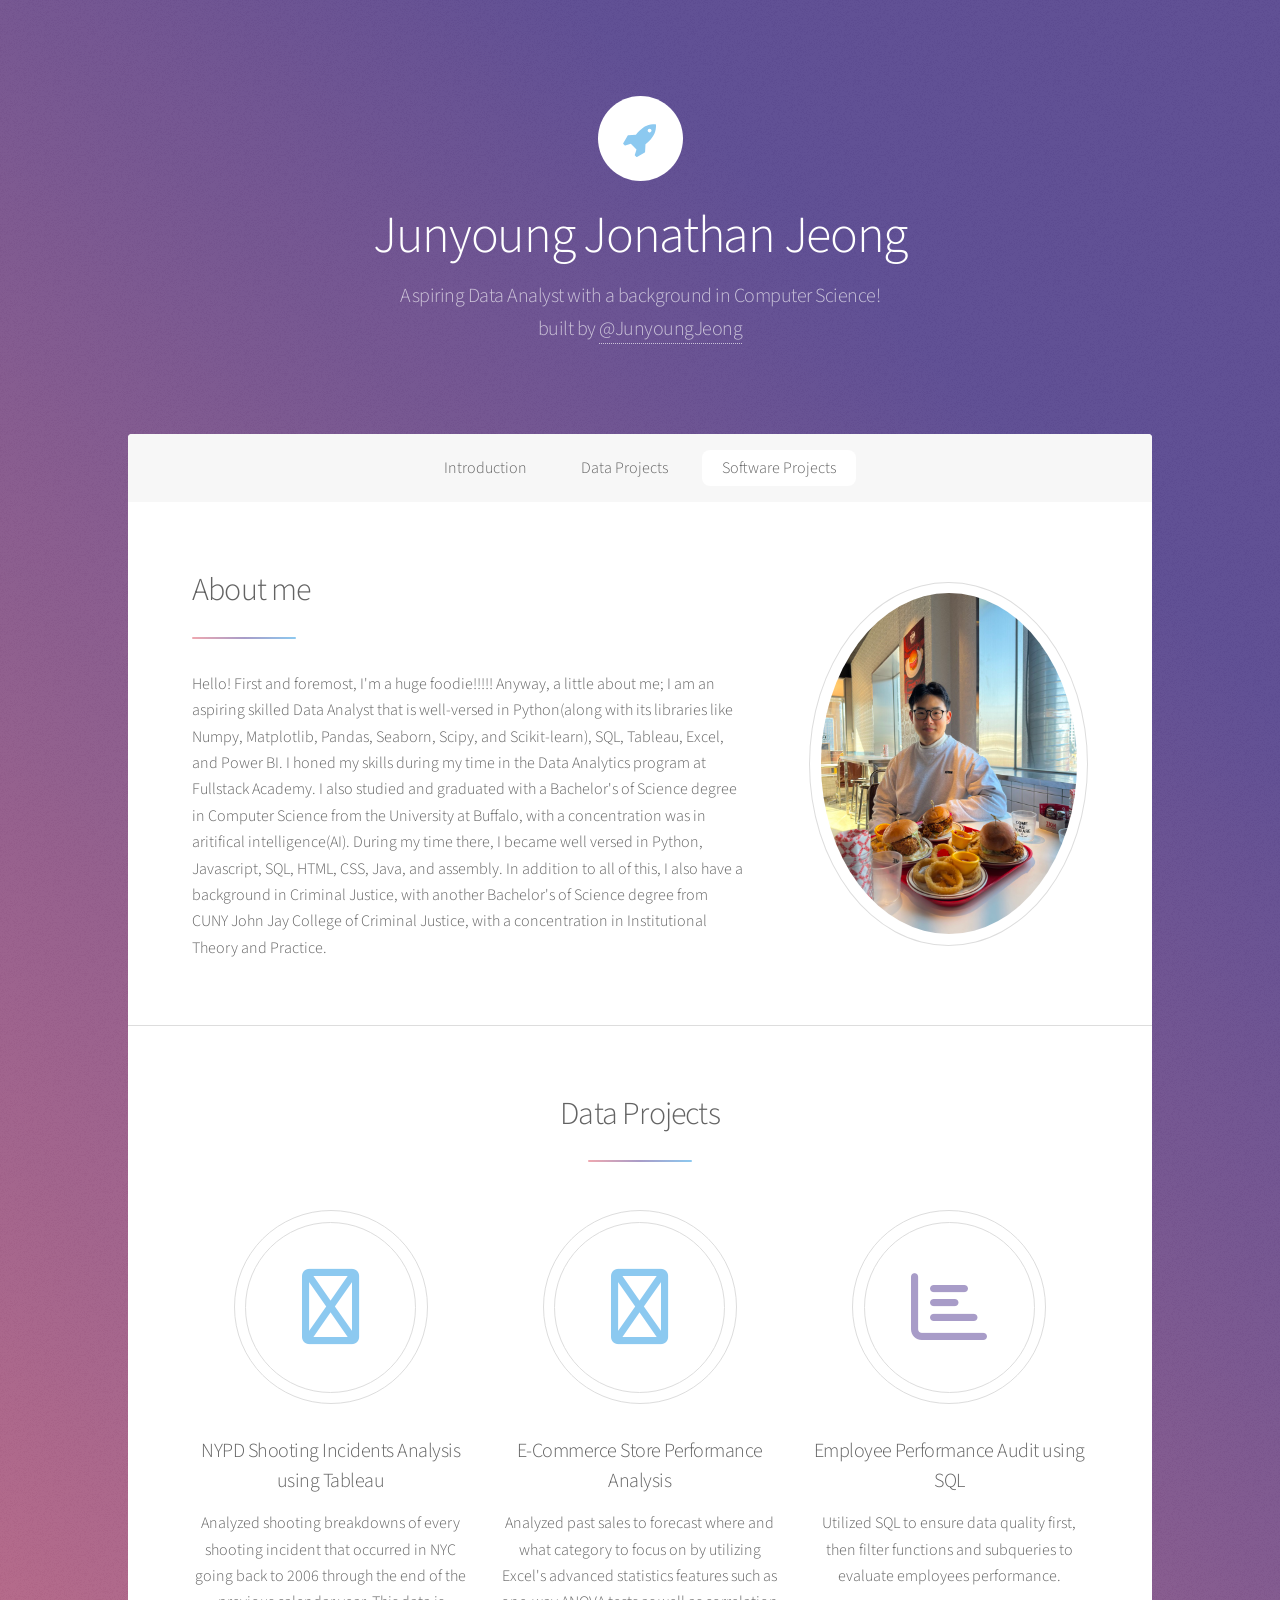
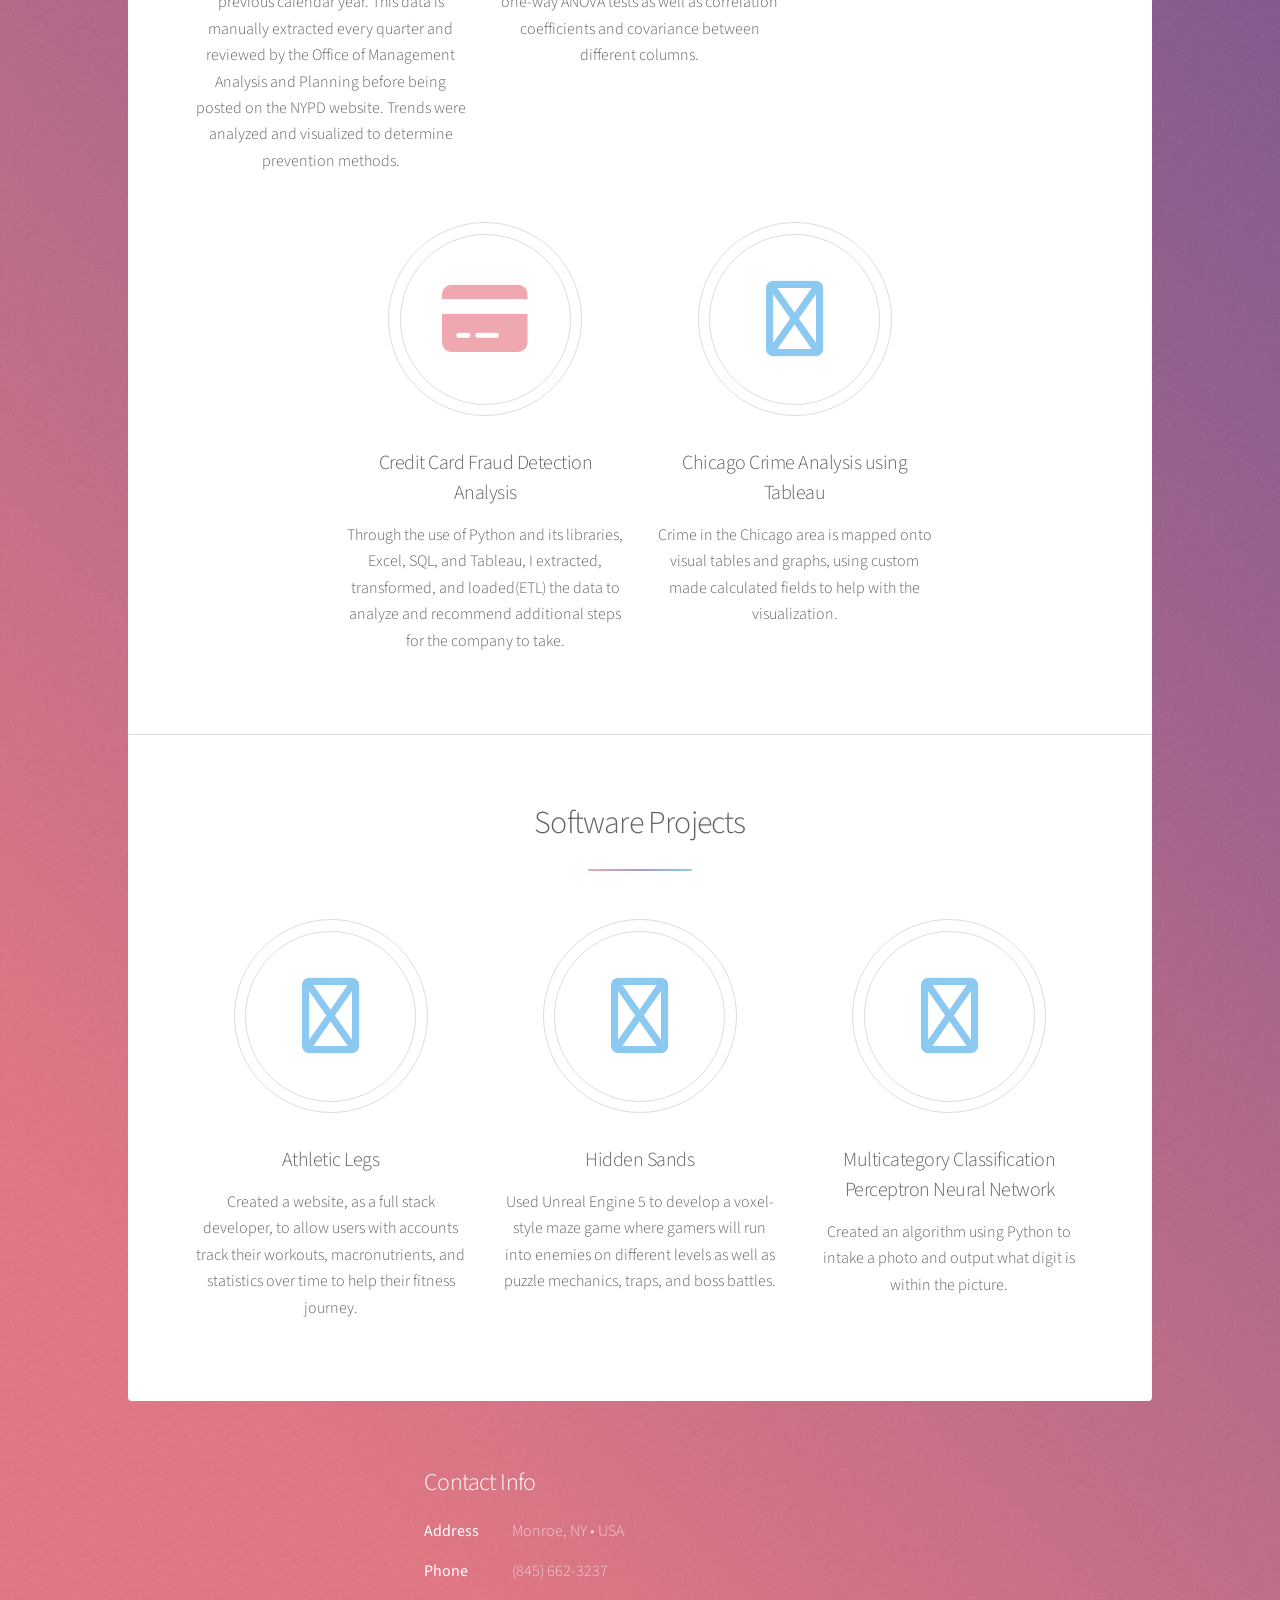
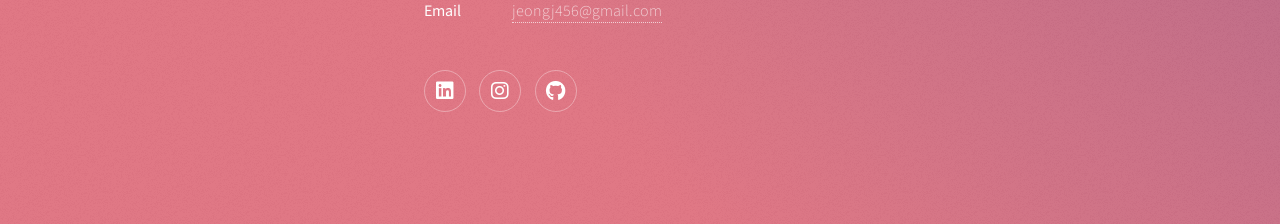
==== index.html @ 5f803f12 "gun icon" ====
<!DOCTYPE HTML>

<html>
	<head>
		<title>Junyoung Jonathan Jeong</title>
		<meta charset="utf-8" />
		<meta name="viewport" content="width=device-width, initial-scale=1, user-scalable=no" />
		<link rel="stylesheet" href="assets/css/main.css" />
		<link rel="stylesheet" href="https://cdnjs.cloudflare.com/ajax/libs/font-awesome/6.0.0/css/all.min.css">
		<noscript><link rel="stylesheet" href="assets/css/noscript.css" /></noscript>
	</head>
	<body class="is-preload">

		<!-- Wrapper -->
			<div id="wrapper">

				<!-- Header -->
					<header id="header" class="alt">
						<span class="logo" hidden><img src="images/logo.svg" alt="" /></span>
						<h1>Junyoung Jonathan Jeong</h1>
						<p>Aspiring Data Analyst with a background in Computer Science!<br />
						built by <a href="https://www.linkedin.com/in/junyoung-jeong/" target="_blank">@JunyoungJeong</a><br />
						<a href="https://www.biblegateway.com/passage/?search=Psalm+46%3A10&version=NLT" hidden>For God's glory!</a></p>
					</header>

				<!-- Nav -->
					<nav id="nav">
						<ul>
							<li><a href="#intro" class="active">Introduction</a></li>
							<li><a href="#first">Data Projects</a></li>
							<li><a href="#second">Software Projects</a></li>
						</ul>
					</nav>

				<!-- Main -->
					<div id="main">

						<!-- Introduction -->
							<section id="intro" class="main">
								<div class="spotlight">
									<div class="content">
										<header class="major">
											<h2>About me</h2>
										</header>
										<p>Hello! First and foremost, I'm a huge foodie!!!!! Anyway, a little about me; I am
										an aspiring skilled Data Analyst that is well-versed in Python(along with its libraries
										like Numpy, Matplotlib, Pandas, Seaborn, Scipy, and Scikit-learn), SQL, Tableau, Excel,
										and Power BI. I honed my skills during my time in the Data Analytics program at Fullstack Academy.
										I also studied and graduated with a Bachelor's of Science degree in Computer Science from the University at Buffalo, with a 
										concentration was in aritifical intelligence(AI). During my time there, I became well versed
										in Python, Javascript, SQL, HTML, CSS, Java, and assembly. In addition to all of this, I also have a background 
										in Criminal Justice, with another Bachelor's of Science degree from CUNY John Jay College of 
										Criminal Justice, with a concentration in Institutional Theory and Practice.</p>
									</div>
									<span class="image"><img src="images/headshot.jpeg" alt="" /></span>
								</div>
							</section>

						<!-- First Section -->
							<section id="first" class="main special">
								<header class="major">
									<h2>Data Projects</h2>
								</header>
								<ul class="features">
									<li>
										<i href="https://public.tableau.com/app/profile/jonathan.jeong/viz/NYPD_Shootings_17483130179540/Dashboard?publish=yes" target="_blank"class="icon major style5 fa-gun">
											<span class="label"></span>
										</i>
										<h3>NYPD Shooting Incidents Analysis using Tableau</h3>
										<p>
											Analyzed shooting breakdowns of every shooting incident that occurred in NYC going back to 2006 through the end of the previous calendar year. 
											This data is manually extracted every quarter and reviewed by the Office of Management Analysis and Planning before being posted on the NYPD 
											website. Trends were analyzed and visualized to determine prevention methods.
										</p>
									</li>
									<li>
										<a href="https://ubuffalo-my.sharepoint.com/:x:/g/personal/jjjeong_buffalo_edu/EQamG1tUOeRGt8QeeaXZ5qwBZK1YDulmdlELf1n4fhAPQQ?e=Au0Wve" target="_blank"class="icon major style5 fa-hand-holding-usd">
											<span class="label"></span>
										</a>
										<h3>E-Commerce Store Performance Analysis</h3>
										<p>
											Analyzed past sales to forecast where and what category to focus on by utilizing Excel's advanced statistics features such as one-way ANOVA tests as well as correlation coefficients and covariance between different columns.
										</p>
									</li>
									<li>
										<a href="https://github.com/jeongj456/FullStack-Academy/blob/main/SQL_assessment.sql" target="_blank" class="icon major style3 fa-chart-bar">
											<span class="label"></span>
										</a>
										<h3>Employee Performance Audit using SQL</h3>
										<p>
											Utilized SQL to ensure data quality first, then filter functions and subqueries to evaluate employees performance.
										</p>
									</li>
									<li>
										<a href="https://prezi.com/view/7Cy5J1hRlTwvjqFT30zc/" target="_blank" class="icon solid major style1 fa-credit-card">
											<span class="label"></span>
										</a>
										<h3>Credit Card Fraud Detection Analysis</h3>
										<p>
											Through the use of Python and its libraries, Excel, SQL, and Tableau, I extracted, transformed, and loaded(ETL) the data to analyze and recommend additional steps for the company to take.
										</p>
									</li>
									<li>
										<a href="https://public.tableau.com/app/profile/jonathan.jeong/viz/CrimeAnalysis_17479517322330/Story" target="_blank" class="icon major style5 fa-user-secret">
											<span class="label"></span>
										</a>
										<h3>Chicago Crime Analysis using Tableau</h3>
										<p>
											Crime in the Chicago area is mapped onto visual tables and graphs, using custom made calculated fields to help with the visualization.
										</p>
									</li>
								</ul>
							</section>

						<!-- Second Section -->
							<section id="second" class="main special">
								<header class="major">
									<h2>Software Projects</h2>
								</header>

								<ul class="features">
									<li>
										<a href="https://github.com/jeongj456/Athletic-Legs" target="_blank" class="icon major style5 fa-dumbbell">
											<span class="label"></span>
										</a>
										<h3>Athletic Legs</h3>
										<p>
											Created a website, as a full stack developer, to allow users with accounts track their workouts, macronutrients, and statistics over time to help their fitness journey.
										</p>
									</li>
									<li>
										<a href="https://jjjeong.itch.io/hidden-sands" target="_blank" class="icon major style5 fa-gamepad">
											<span class="label"></span>
										</a>
										<h3>Hidden Sands</h3>
										<p>
											Used Unreal Engine 5 to develop a voxel-style maze game where gamers will run into enemies on different levels as well as puzzle mechanics, traps, and boss battles.
										</p>
									</li>
									<li>
										<a href="https://github.com/jeongj456/AI-algorithms/blob/main/multicategory_perceptron.py" target="_blank" class="icon major style5 fa-sitemap">
											<span class="label"></span>
										</a>
										<h3>Multicategory Classification Perceptron Neural Network</h3>
										<p>
											Created an algorithm using Python to intake a photo and output what digit is within the picture.
										</p>
									</li>
								</ul>
							</section>

					</div>

				<!-- Footer -->
					<footer id="footer">
						<section>
							<h2>Contact Info</h2>
							<dl class="alt">
								<dt>Address</dt>
								<dd>Monroe, NY &bull; USA</dd>
								<dt>Phone</dt>
								<dd>(845) 662-3237</dd>
								<dt>Email</dt>
								<dd><a href="mailto:jeongj456@gmail.com?subject=Job opportunity&body=Hi Jonathan! I came across your resume and digital portfolio and am interested in having you on our team.">jeongj456@gmail.com</a></dd>
							</dl>
							<ul class="icons">
								<li><a href="https://www.linkedin.com/in/junyoung-jeong/" target="_blank" class="icon brands fa-linkedin alt"><span class="label">LinkedIn</span></a></li>
								<li><a href="https://www.instagram.com/jonj_45/" target="_blank" class="icon brands fa-instagram alt"><span class="label">Instagram</span></a></li>
								<li><a href="https://github.com/jeongj456?tab=repositories" target="_blank" class="icon brands fa-github alt"><span class="label">GitHub</span></a></li>
							</ul>
						</section>
					</footer>

			</div>

		<!-- Scripts -->
			<script src="assets/js/jquery.min.js"></script>
			<script src="assets/js/jquery.scrollex.min.js"></script>
			<script src="assets/js/jquery.scrolly.min.js"></script>
			<script src="assets/js/browser.min.js"></script>
			<script src="assets/js/breakpoints.min.js"></script>
			<script src="assets/js/util.js"></script>
			<script src="assets/js/main.js"></script>

	</body>
</html>
---- assets/css/main.css ----
@import url(fontawesome-all.min.css);
@import 'https://fonts.googleapis.com/css?family=Source+Sans+Pro:300,400';

/*
	Stellar by HTML5 UP
	html5up.net | @ajlkn
	Free for personal and commercial use under the CCA 3.0 license (html5up.net/license)
*/

html, body, div, span, applet, object,
iframe, h1, h2, h3, h4, h5, h6, p, blockquote,
pre, a, abbr, acronym, address, big, cite,
code, del, dfn, em, img, ins, kbd, q, s, samp,
small, strike, strong, sub, sup, tt, var, b,
u, i, center, dl, dt, dd, ol, ul, li, fieldset,
form, label, legend, table, caption, tbody,
tfoot, thead, tr, th, td, article, aside,
canvas, details, embed, figure, figcaption,
footer, header, hgroup, menu, nav, output, ruby,
section, summary, time, mark, audio, video {
	margin: 0;
	padding: 0;
	border: 0;
	font-size: 100%;
	font: inherit;
	vertical-align: baseline;}

article, aside, details, figcaption, figure,
footer, header, hgroup, menu, nav, section {
	display: block;}

body {
	line-height: 1;
}

ol, ul {
	list-style: none;
}

blockquote, q {
	quotes: none;
}

	blockquote:before, blockquote:after, q:before, q:after {
		content: '';
		content: none;
	}

table {
	border-collapse: collapse;
	border-spacing: 0;
}

body {
	-webkit-text-size-adjust: none;
}

mark {
	background-color: transparent;
	color: inherit;
}

input::-moz-focus-inner {
	border: 0;
	padding: 0;
}

input, select, textarea {
	-moz-appearance: none;
	-webkit-appearance: none;
	-ms-appearance: none;
	appearance: none;
}

/* Basic */

	@-ms-viewport {
		width: device-width;
	}

	body {
		-ms-overflow-style: scrollbar;
	}

	@media screen and (max-width: 480px) {

		html, body {
			min-width: 320px;
		}

	}

	html {
		box-sizing: border-box;
	}

	*, *:before, *:after {
		box-sizing: inherit;
	}

	body {
		background-color: #935d8c;
		background-image: url("images/overlay.png"), -moz-linear-gradient(45deg, #e37682 15%, #5f4d93 85%);
		background-image: url("images/overlay.png"), -webkit-linear-gradient(45deg, #e37682 15%, #5f4d93 85%);
		background-image: url("images/overlay.png"), -ms-linear-gradient(45deg, #e37682 15%, #5f4d93 85%);
		background-image: url("images/overlay.png"), linear-gradient(45deg, #e37682 15%, #5f4d93 85%);
	}

		body.is-preload *, body.is-preload *:before, body.is-preload *:after {
			-moz-animation: none !important;
			-webkit-animation: none !important;
			-ms-animation: none !important;
			animation: none !important;
			-moz-transition: none !important;
			-webkit-transition: none !important;
			-ms-transition: none !important;
			transition: none !important;
		}

/* Type */

	body {
		background-color: #935d8c;
		color: rgba(255, 255, 255, 0.65);
	}

	body, input, select, textarea {
		font-family: "Source Sans Pro", Helvetica, sans-serif;
		font-size: 17pt;
		font-weight: 300;
		line-height: 1.65;
	}

		@media screen and (max-width: 1680px) {

			body, input, select, textarea {
				font-size: 14pt;
			}

		}

		@media screen and (max-width: 1280px) {

			body, input, select, textarea {
				font-size: 12pt;
			}

		}

		@media screen and (max-width: 360px) {

			body, input, select, textarea {
				font-size: 11pt;
			}

		}

	a {
		-moz-transition: color 0.2s ease, border-bottom 0.2s ease;
		-webkit-transition: color 0.2s ease, border-bottom 0.2s ease;
		-ms-transition: color 0.2s ease, border-bottom 0.2s ease;
		transition: color 0.2s ease, border-bottom 0.2s ease;
		text-decoration: none;
		border-bottom: dotted 1px;
		color: inherit;
	}

		a:hover {
			border-bottom-color: transparent;
		}

	strong, b {
		font-weight: 400;
	}

	em, i {
		font-style: italic;
	}

	p {
		margin: 0 0 2em 0;
	}

		p.content {
			-moz-columns: 20em 2;
			-webkit-columns: 20em 2;
			-ms-columns: 20em 2;
			columns: 20em 2;
			-moz-column-gap: 2em;
			-webkit-column-gap: 2em;
			-ms-column-gap: 2em;
			column-gap: 2em;
			text-align: justify;
		}

	h1, h2, h3, h4, h5, h6 {
		font-weight: 300;
		line-height: 1.5;
		margin: 0 0 0.7em 0;
		letter-spacing: -0.025em;
	}

		h1 a, h2 a, h3 a, h4 a, h5 a, h6 a {
			color: inherit;
			text-decoration: none;
		}

	h1 {
		font-size: 2.5em;
		line-height: 1.2;
	}

	h2 {
		font-size: 1.5em;
	}

	h3 {
		font-size: 1.25em;
	}

	h4 {
		font-size: 1.1em;
	}

	h5 {
		font-size: 0.9em;
	}

	h6 {
		font-size: 0.7em;
	}

	@media screen and (max-width: 736px) {

		h1 {
			font-size: 2em;
		}

	}

	sub {
		font-size: 0.8em;
		position: relative;
		top: 0.5em;
	}

	sup {
		font-size: 0.8em;
		position: relative;
		top: -0.5em;
	}

	blockquote {
		border-left: solid 4px;
		font-style: italic;
		margin: 0 0 2em 0;
		padding: 0.5em 0 0.5em 2em;
	}

	code {
		border-radius: 8px;
		border: solid 1px;
		font-family: "Courier New", monospace;
		font-size: 0.9em;
		margin: 0 0.25em;
		padding: 0.25em 0.65em;
	}

	pre {
		-webkit-overflow-scrolling: touch;
		font-family: "Courier New", monospace;
		font-size: 0.9em;
		margin: 0 0 2em 0;
	}

		pre code {
			display: block;
			line-height: 1.75;
			padding: 1em 1.5em;
			overflow-x: auto;
		}

	hr {
		border: 0;
		border-bottom: solid 1px;
		margin: 2em 0;
	}

		hr.major {
			margin: 3em 0;
		}

	.align-left {
		text-align: left;
	}

	.align-center {
		text-align: center;
	}

	.align-right {
		text-align: right;
	}

	input, select, textarea {
		color: #ffffff;
	}

	a:hover {
		color: #ffffff;
	}

	strong, b {
		color: #ffffff;
	}

	h1, h2, h3, h4, h5, h6 {
		color: #ffffff;
	}

	blockquote {
		border-left-color: rgba(255, 255, 255, 0.35);
	}

	code {
		background: rgba(255, 255, 255, 0.075);
		border-color: rgba(255, 255, 255, 0.35);
	}

	hr {
		border-bottom-color: rgba(255, 255, 255, 0.35);
	}

/* Row */

	.row {
		display: flex;
		flex-wrap: wrap;
		box-sizing: border-box;
		align-items: stretch;
	}

		.row > * {
			box-sizing: border-box;
		}

		.row.gtr-uniform > * > :last-child {
			margin-bottom: 0;
		}

		.row.aln-left {
			justify-content: flex-start;
		}

		.row.aln-center {
			justify-content: center;
		}

		.row.aln-right {
			justify-content: flex-end;
		}

		.row.aln-top {
			align-items: flex-start;
		}

		.row.aln-middle {
			align-items: center;
		}

		.row.aln-bottom {
			align-items: flex-end;
		}

		.row > .imp {
			order: -1;
		}

		.row > .col-1 {
			width: 8.33333%;
		}

		.row > .off-1 {
			margin-left: 8.33333%;
		}

		.row > .col-2 {
			width: 16.66667%;
		}

		.row > .off-2 {
			margin-left: 16.66667%;
		}

		.row > .col-3 {
			width: 25%;
		}

		.row > .off-3 {
			margin-left: 25%;
		}

		.row > .col-4 {
			width: 33.33333%;
		}

		.row > .off-4 {
			margin-left: 33.33333%;
		}

		.row > .col-5 {
			width: 41.66667%;
		}

		.row > .off-5 {
			margin-left: 41.66667%;
		}

		.row > .col-6 {
			width: 50%;
		}

		.row > .off-6 {
			margin-left: 50%;
		}

		.row > .col-7 {
			width: 58.33333%;
		}

		.row > .off-7 {
			margin-left: 58.33333%;
		}

		.row > .col-8 {
			width: 66.66667%;
		}

		.row > .off-8 {
			margin-left: 66.66667%;
		}

		.row > .col-9 {
			width: 75%;
		}

		.row > .off-9 {
			margin-left: 75%;
		}

		.row > .col-10 {
			width: 83.33333%;
		}

		.row > .off-10 {
			margin-left: 83.33333%;
		}

		.row > .col-11 {
			width: 91.66667%;
		}

		.row > .off-11 {
			margin-left: 91.66667%;
		}

		.row > .col-12 {
			width: 100%;
		}

		.row > .off-12 {
			margin-left: 100%;
		}

		.row.gtr-0 {
			margin-top: 0;
			margin-left: 0em;
		}

			.row.gtr-0 > * {
				padding: 0 0 0 0em;
			}

			.row.gtr-0.gtr-uniform {
				margin-top: 0em;
			}

				.row.gtr-0.gtr-uniform > * {
					padding-top: 0em;
				}

		.row.gtr-25 {
			margin-top: 0;
			margin-left: -0.375em;
		}

			.row.gtr-25 > * {
				padding: 0 0 0 0.375em;
			}

			.row.gtr-25.gtr-uniform {
				margin-top: -0.375em;
			}

				.row.gtr-25.gtr-uniform > * {
					padding-top: 0.375em;
				}

		.row.gtr-50 {
			margin-top: 0;
			margin-left: -0.75em;
		}

			.row.gtr-50 > * {
				padding: 0 0 0 0.75em;
			}

			.row.gtr-50.gtr-uniform {
				margin-top: -0.75em;
			}

				.row.gtr-50.gtr-uniform > * {
					padding-top: 0.75em;
				}

		.row {
			margin-top: 0;
			margin-left: -1.5em;
		}

			.row > * {
				padding: 0 0 0 1.5em;
			}

			.row.gtr-uniform {
				margin-top: -1.5em;
			}

				.row.gtr-uniform > * {
					padding-top: 1.5em;
				}

		.row.gtr-150 {
			margin-top: 0;
			margin-left: -2.25em;
		}

			.row.gtr-150 > * {
				padding: 0 0 0 2.25em;
			}

			.row.gtr-150.gtr-uniform {
				margin-top: -2.25em;
			}

				.row.gtr-150.gtr-uniform > * {
					padding-top: 2.25em;
				}

		.row.gtr-200 {
			margin-top: 0;
			margin-left: -3em;
		}

			.row.gtr-200 > * {
				padding: 0 0 0 3em;
			}

			.row.gtr-200.gtr-uniform {
				margin-top: -3em;
			}

				.row.gtr-200.gtr-uniform > * {
					padding-top: 3em;
				}

		@media screen and (max-width: 1680px) {

			.row {
				display: flex;
				flex-wrap: wrap;
				box-sizing: border-box;
				align-items: stretch;
			}

				.row > * {
					box-sizing: border-box;
				}

				.row.gtr-uniform > * > :last-child {
					margin-bottom: 0;
				}

				.row.aln-left {
					justify-content: flex-start;
				}

				.row.aln-center {
					justify-content: center;
				}

				.row.aln-right {
					justify-content: flex-end;
				}

				.row.aln-top {
					align-items: flex-start;
				}

				.row.aln-middle {
					align-items: center;
				}

				.row.aln-bottom {
					align-items: flex-end;
				}

				.row > .imp-xlarge {
					order: -1;
				}

				.row > .col-1-xlarge {
					width: 8.33333%;
				}

				.row > .off-1-xlarge {
					margin-left: 8.33333%;
				}

				.row > .col-2-xlarge {
					width: 16.66667%;
				}

				.row > .off-2-xlarge {
					margin-left: 16.66667%;
				}

				.row > .col-3-xlarge {
					width: 25%;
				}

				.row > .off-3-xlarge {
					margin-left: 25%;
				}

				.row > .col-4-xlarge {
					width: 33.33333%;
				}

				.row > .off-4-xlarge {
					margin-left: 33.33333%;
				}

				.row > .col-5-xlarge {
					width: 41.66667%;
				}

				.row > .off-5-xlarge {
					margin-left: 41.66667%;
				}

				.row > .col-6-xlarge {
					width: 50%;
				}

				.row > .off-6-xlarge {
					margin-left: 50%;
				}

				.row > .col-7-xlarge {
					width: 58.33333%;
				}

				.row > .off-7-xlarge {
					margin-left: 58.33333%;
				}

				.row > .col-8-xlarge {
					width: 66.66667%;
				}

				.row > .off-8-xlarge {
					margin-left: 66.66667%;
				}

				.row > .col-9-xlarge {
					width: 75%;
				}

				.row > .off-9-xlarge {
					margin-left: 75%;
				}

				.row > .col-10-xlarge {
					width: 83.33333%;
				}

				.row > .off-10-xlarge {
					margin-left: 83.33333%;
				}

				.row > .col-11-xlarge {
					width: 91.66667%;
				}

				.row > .off-11-xlarge {
					margin-left: 91.66667%;
				}

				.row > .col-12-xlarge {
					width: 100%;
				}

				.row > .off-12-xlarge {
					margin-left: 100%;
				}

				.row.gtr-0 {
					margin-top: 0;
					margin-left: 0em;
				}

					.row.gtr-0 > * {
						padding: 0 0 0 0em;
					}

					.row.gtr-0.gtr-uniform {
						margin-top: 0em;
					}

						.row.gtr-0.gtr-uniform > * {
							padding-top: 0em;
						}

				.row.gtr-25 {
					margin-top: 0;
					margin-left: -0.375em;
				}

					.row.gtr-25 > * {
						padding: 0 0 0 0.375em;
					}

					.row.gtr-25.gtr-uniform {
						margin-top: -0.375em;
					}

						.row.gtr-25.gtr-uniform > * {
							padding-top: 0.375em;
						}

				.row.gtr-50 {
					margin-top: 0;
					margin-left: -0.75em;
				}

					.row.gtr-50 > * {
						padding: 0 0 0 0.75em;
					}

					.row.gtr-50.gtr-uniform {
						margin-top: -0.75em;
					}

						.row.gtr-50.gtr-uniform > * {
							padding-top: 0.75em;
						}

				.row {
					margin-top: 0;
					margin-left: -1.5em;
				}

					.row > * {
						padding: 0 0 0 1.5em;
					}

					.row.gtr-uniform {
						margin-top: -1.5em;
					}

						.row.gtr-uniform > * {
							padding-top: 1.5em;
						}

				.row.gtr-150 {
					margin-top: 0;
					margin-left: -2.25em;
				}

					.row.gtr-150 > * {
						padding: 0 0 0 2.25em;
					}

					.row.gtr-150.gtr-uniform {
						margin-top: -2.25em;
					}

						.row.gtr-150.gtr-uniform > * {
							padding-top: 2.25em;
						}

				.row.gtr-200 {
					margin-top: 0;
					margin-left: -3em;
				}

					.row.gtr-200 > * {
						padding: 0 0 0 3em;
					}

					.row.gtr-200.gtr-uniform {
						margin-top: -3em;
					}

						.row.gtr-200.gtr-uniform > * {
							padding-top: 3em;
						}

		}

		@media screen and (max-width: 1280px) {

			.row {
				display: flex;
				flex-wrap: wrap;
				box-sizing: border-box;
				align-items: stretch;
			}

				.row > * {
					box-sizing: border-box;
				}

				.row.gtr-uniform > * > :last-child {
					margin-bottom: 0;
				}

				.row.aln-left {
					justify-content: flex-start;
				}

				.row.aln-center {
					justify-content: center;
				}

				.row.aln-right {
					justify-content: flex-end;
				}

				.row.aln-top {
					align-items: flex-start;
				}

				.row.aln-middle {
					align-items: center;
				}

				.row.aln-bottom {
					align-items: flex-end;
				}

				.row > .imp-large {
					order: -1;
				}

				.row > .col-1-large {
					width: 8.33333%;
				}

				.row > .off-1-large {
					margin-left: 8.33333%;
				}

				.row > .col-2-large {
					width: 16.66667%;
				}

				.row > .off-2-large {
					margin-left: 16.66667%;
				}

				.row > .col-3-large {
					width: 25%;
				}

				.row > .off-3-large {
					margin-left: 25%;
				}

				.row > .col-4-large {
					width: 33.33333%;
				}

				.row > .off-4-large {
					margin-left: 33.33333%;
				}

				.row > .col-5-large {
					width: 41.66667%;
				}

				.row > .off-5-large {
					margin-left: 41.66667%;
				}

				.row > .col-6-large {
					width: 50%;
				}

				.row > .off-6-large {
					margin-left: 50%;
				}

				.row > .col-7-large {
					width: 58.33333%;
				}

				.row > .off-7-large {
					margin-left: 58.33333%;
				}

				.row > .col-8-large {
					width: 66.66667%;
				}

				.row > .off-8-large {
					margin-left: 66.66667%;
				}

				.row > .col-9-large {
					width: 75%;
				}

				.row > .off-9-large {
					margin-left: 75%;
				}

				.row > .col-10-large {
					width: 83.33333%;
				}

				.row > .off-10-large {
					margin-left: 83.33333%;
				}

				.row > .col-11-large {
					width: 91.66667%;
				}

				.row > .off-11-large {
					margin-left: 91.66667%;
				}

				.row > .col-12-large {
					width: 100%;
				}

				.row > .off-12-large {
					margin-left: 100%;
				}

				.row.gtr-0 {
					margin-top: 0;
					margin-left: 0em;
				}

					.row.gtr-0 > * {
						padding: 0 0 0 0em;
					}

					.row.gtr-0.gtr-uniform {
						margin-top: 0em;
					}

						.row.gtr-0.gtr-uniform > * {
							padding-top: 0em;
						}

				.row.gtr-25 {
					margin-top: 0;
					margin-left: -0.375em;
				}

					.row.gtr-25 > * {
						padding: 0 0 0 0.375em;
					}

					.row.gtr-25.gtr-uniform {
						margin-top: -0.375em;
					}

						.row.gtr-25.gtr-uniform > * {
							padding-top: 0.375em;
						}

				.row.gtr-50 {
					margin-top: 0;
					margin-left: -0.75em;
				}

					.row.gtr-50 > * {
						padding: 0 0 0 0.75em;
					}

					.row.gtr-50.gtr-uniform {
						margin-top: -0.75em;
					}

						.row.gtr-50.gtr-uniform > * {
							padding-top: 0.75em;
						}

				.row {
					margin-top: 0;
					margin-left: -1.5em;
				}

					.row > * {
						padding: 0 0 0 1.5em;
					}

					.row.gtr-uniform {
						margin-top: -1.5em;
					}

						.row.gtr-uniform > * {
							padding-top: 1.5em;
						}

				.row.gtr-150 {
					margin-top: 0;
					margin-left: -2.25em;
				}

					.row.gtr-150 > * {
						padding: 0 0 0 2.25em;
					}

					.row.gtr-150.gtr-uniform {
						margin-top: -2.25em;
					}

						.row.gtr-150.gtr-uniform > * {
							padding-top: 2.25em;
						}

				.row.gtr-200 {
					margin-top: 0;
					margin-left: -3em;
				}

					.row.gtr-200 > * {
						padding: 0 0 0 3em;
					}

					.row.gtr-200.gtr-uniform {
						margin-top: -3em;
					}

						.row.gtr-200.gtr-uniform > * {
							padding-top: 3em;
						}

		}

		@media screen and (max-width: 980px) {

			.row {
				display: flex;
				flex-wrap: wrap;
				box-sizing: border-box;
				align-items: stretch;
			}

				.row > * {
					box-sizing: border-box;
				}

				.row.gtr-uniform > * > :last-child {
					margin-bottom: 0;
				}

				.row.aln-left {
					justify-content: flex-start;
				}

				.row.aln-center {
					justify-content: center;
				}

				.row.aln-right {
					justify-content: flex-end;
				}

				.row.aln-top {
					align-items: flex-start;
				}

				.row.aln-middle {
					align-items: center;
				}

				.row.aln-bottom {
					align-items: flex-end;
				}

				.row > .imp-medium {
					order: -1;
				}

				.row > .col-1-medium {
					width: 8.33333%;
				}

				.row > .off-1-medium {
					margin-left: 8.33333%;
				}

				.row > .col-2-medium {
					width: 16.66667%;
				}

				.row > .off-2-medium {
					margin-left: 16.66667%;
				}

				.row > .col-3-medium {
					width: 25%;
				}

				.row > .off-3-medium {
					margin-left: 25%;
				}

				.row > .col-4-medium {
					width: 33.33333%;
				}

				.row > .off-4-medium {
					margin-left: 33.33333%;
				}

				.row > .col-5-medium {
					width: 41.66667%;
				}

				.row > .off-5-medium {
					margin-left: 41.66667%;
				}

				.row > .col-6-medium {
					width: 50%;
				}

				.row > .off-6-medium {
					margin-left: 50%;
				}

				.row > .col-7-medium {
					width: 58.33333%;
				}

				.row > .off-7-medium {
					margin-left: 58.33333%;
				}

				.row > .col-8-medium {
					width: 66.66667%;
				}

				.row > .off-8-medium {
					margin-left: 66.66667%;
				}

				.row > .col-9-medium {
					width: 75%;
				}

				.row > .off-9-medium {
					margin-left: 75%;
				}

				.row > .col-10-medium {
					width: 83.33333%;
				}

				.row > .off-10-medium {
					margin-left: 83.33333%;
				}

				.row > .col-11-medium {
					width: 91.66667%;
				}

				.row > .off-11-medium {
					margin-left: 91.66667%;
				}

				.row > .col-12-medium {
					width: 100%;
				}

				.row > .off-12-medium {
					margin-left: 100%;
				}

				.row.gtr-0 {
					margin-top: 0;
					margin-left: 0em;
				}

					.row.gtr-0 > * {
						padding: 0 0 0 0em;
					}

					.row.gtr-0.gtr-uniform {
						margin-top: 0em;
					}

						.row.gtr-0.gtr-uniform > * {
							padding-top: 0em;
						}

				.row.gtr-25 {
					margin-top: 0;
					margin-left: -0.375em;
				}

					.row.gtr-25 > * {
						padding: 0 0 0 0.375em;
					}

					.row.gtr-25.gtr-uniform {
						margin-top: -0.375em;
					}

						.row.gtr-25.gtr-uniform > * {
							padding-top: 0.375em;
						}

				.row.gtr-50 {
					margin-top: 0;
					margin-left: -0.75em;
				}

					.row.gtr-50 > * {
						padding: 0 0 0 0.75em;
					}

					.row.gtr-50.gtr-uniform {
						margin-top: -0.75em;
					}

						.row.gtr-50.gtr-uniform > * {
							padding-top: 0.75em;
						}

				.row {
					margin-top: 0;
					margin-left: -1.5em;
				}

					.row > * {
						padding: 0 0 0 1.5em;
					}

					.row.gtr-uniform {
						margin-top: -1.5em;
					}

						.row.gtr-uniform > * {
							padding-top: 1.5em;
						}

				.row.gtr-150 {
					margin-top: 0;
					margin-left: -2.25em;
				}

					.row.gtr-150 > * {
						padding: 0 0 0 2.25em;
					}

					.row.gtr-150.gtr-uniform {
						margin-top: -2.25em;
					}

						.row.gtr-150.gtr-uniform > * {
							padding-top: 2.25em;
						}

				.row.gtr-200 {
					margin-top: 0;
					margin-left: -3em;
				}

					.row.gtr-200 > * {
						padding: 0 0 0 3em;
					}

					.row.gtr-200.gtr-uniform {
						margin-top: -3em;
					}

						.row.gtr-200.gtr-uniform > * {
							padding-top: 3em;
						}

		}

		@media screen and (max-width: 736px) {

			.row {
				display: flex;
				flex-wrap: wrap;
				box-sizing: border-box;
				align-items: stretch;
			}

				.row > * {
					box-sizing: border-box;
				}

				.row.gtr-uniform > * > :last-child {
					margin-bottom: 0;
				}

				.row.aln-left {
					justify-content: flex-start;
				}

				.row.aln-center {
					justify-content: center;
				}

				.row.aln-right {
					justify-content: flex-end;
				}

				.row.aln-top {
					align-items: flex-start;
				}

				.row.aln-middle {
					align-items: center;
				}

				.row.aln-bottom {
					align-items: flex-end;
				}

				.row > .imp-small {
					order: -1;
				}

				.row > .col-1-small {
					width: 8.33333%;
				}

				.row > .off-1-small {
					margin-left: 8.33333%;
				}

				.row > .col-2-small {
					width: 16.66667%;
				}

				.row > .off-2-small {
					margin-left: 16.66667%;
				}

				.row > .col-3-small {
					width: 25%;
				}

				.row > .off-3-small {
					margin-left: 25%;
				}

				.row > .col-4-small {
					width: 33.33333%;
				}

				.row > .off-4-small {
					margin-left: 33.33333%;
				}

				.row > .col-5-small {
					width: 41.66667%;
				}

				.row > .off-5-small {
					margin-left: 41.66667%;
				}

				.row > .col-6-small {
					width: 50%;
				}

				.row > .off-6-small {
					margin-left: 50%;
				}

				.row > .col-7-small {
					width: 58.33333%;
				}

				.row > .off-7-small {
					margin-left: 58.33333%;
				}

				.row > .col-8-small {
					width: 66.66667%;
				}

				.row > .off-8-small {
					margin-left: 66.66667%;
				}

				.row > .col-9-small {
					width: 75%;
				}

				.row > .off-9-small {
					margin-left: 75%;
				}

				.row > .col-10-small {
					width: 83.33333%;
				}

				.row > .off-10-small {
					margin-left: 83.33333%;
				}

				.row > .col-11-small {
					width: 91.66667%;
				}

				.row > .off-11-small {
					margin-left: 91.66667%;
				}

				.row > .col-12-small {
					width: 100%;
				}

				.row > .off-12-small {
					margin-left: 100%;
				}

				.row.gtr-0 {
					margin-top: 0;
					margin-left: 0em;
				}

					.row.gtr-0 > * {
						padding: 0 0 0 0em;
					}

					.row.gtr-0.gtr-uniform {
						margin-top: 0em;
					}

						.row.gtr-0.gtr-uniform > * {
							padding-top: 0em;
						}

				.row.gtr-25 {
					margin-top: 0;
					margin-left: -0.25em;
				}

					.row.gtr-25 > * {
						padding: 0 0 0 0.25em;
					}

					.row.gtr-25.gtr-uniform {
						margin-top: -0.25em;
					}

						.row.gtr-25.gtr-uniform > * {
							padding-top: 0.25em;
						}

				.row.gtr-50 {
					margin-top: 0;
					margin-left: -0.5em;
				}

					.row.gtr-50 > * {
						padding: 0 0 0 0.5em;
					}

					.row.gtr-50.gtr-uniform {
						margin-top: -0.5em;
					}

						.row.gtr-50.gtr-uniform > * {
							padding-top: 0.5em;
						}

				.row {
					margin-top: 0;
					margin-left: -1em;
				}

					.row > * {
						padding: 0 0 0 1em;
					}

					.row.gtr-uniform {
						margin-top: -1em;
					}

						.row.gtr-uniform > * {
							padding-top: 1em;
						}

				.row.gtr-150 {
					margin-top: 0;
					margin-left: -1.5em;
				}

					.row.gtr-150 > * {
						padding: 0 0 0 1.5em;
					}

					.row.gtr-150.gtr-uniform {
						margin-top: -1.5em;
					}

						.row.gtr-150.gtr-uniform > * {
							padding-top: 1.5em;
						}

				.row.gtr-200 {
					margin-top: 0;
					margin-left: -2em;
				}

					.row.gtr-200 > * {
						padding: 0 0 0 2em;
					}

					.row.gtr-200.gtr-uniform {
						margin-top: -2em;
					}

						.row.gtr-200.gtr-uniform > * {
							padding-top: 2em;
						}

		}

		@media screen and (max-width: 480px) {

			.row {
				display: flex;
				flex-wrap: wrap;
				box-sizing: border-box;
				align-items: stretch;
			}

				.row > * {
					box-sizing: border-box;
				}

				.row.gtr-uniform > * > :last-child {
					margin-bottom: 0;
				}

				.row.aln-left {
					justify-content: flex-start;
				}

				.row.aln-center {
					justify-content: center;
				}

				.row.aln-right {
					justify-content: flex-end;
				}

				.row.aln-top {
					align-items: flex-start;
				}

				.row.aln-middle {
					align-items: center;
				}

				.row.aln-bottom {
					align-items: flex-end;
				}

				.row > .imp-xsmall {
					order: -1;
				}

				.row > .col-1-xsmall {
					width: 8.33333%;
				}

				.row > .off-1-xsmall {
					margin-left: 8.33333%;
				}

				.row > .col-2-xsmall {
					width: 16.66667%;
				}

				.row > .off-2-xsmall {
					margin-left: 16.66667%;
				}

				.row > .col-3-xsmall {
					width: 25%;
				}

				.row > .off-3-xsmall {
					margin-left: 25%;
				}

				.row > .col-4-xsmall {
					width: 33.33333%;
				}

				.row > .off-4-xsmall {
					margin-left: 33.33333%;
				}

				.row > .col-5-xsmall {
					width: 41.66667%;
				}

				.row > .off-5-xsmall {
					margin-left: 41.66667%;
				}

				.row > .col-6-xsmall {
					width: 50%;
				}

				.row > .off-6-xsmall {
					margin-left: 50%;
				}

				.row > .col-7-xsmall {
					width: 58.33333%;
				}

				.row > .off-7-xsmall {
					margin-left: 58.33333%;
				}

				.row > .col-8-xsmall {
					width: 66.66667%;
				}

				.row > .off-8-xsmall {
					margin-left: 66.66667%;
				}

				.row > .col-9-xsmall {
					width: 75%;
				}

				.row > .off-9-xsmall {
					margin-left: 75%;
				}

				.row > .col-10-xsmall {
					width: 83.33333%;
				}

				.row > .off-10-xsmall {
					margin-left: 83.33333%;
				}

				.row > .col-11-xsmall {
					width: 91.66667%;
				}

				.row > .off-11-xsmall {
					margin-left: 91.66667%;
				}

				.row > .col-12-xsmall {
					width: 100%;
				}

				.row > .off-12-xsmall {
					margin-left: 100%;
				}

				.row.gtr-0 {
					margin-top: 0;
					margin-left: 0em;
				}

					.row.gtr-0 > * {
						padding: 0 0 0 0em;
					}

					.row.gtr-0.gtr-uniform {
						margin-top: 0em;
					}

						.row.gtr-0.gtr-uniform > * {
							padding-top: 0em;
						}

				.row.gtr-25 {
					margin-top: 0;
					margin-left: -0.3125em;
				}

					.row.gtr-25 > * {
						padding: 0 0 0 0.3125em;
					}

					.row.gtr-25.gtr-uniform {
						margin-top: -0.3125em;
					}

						.row.gtr-25.gtr-uniform > * {
							padding-top: 0.3125em;
						}

				.row.gtr-50 {
					margin-top: 0;
					margin-left: -0.625em;
				}

					.row.gtr-50 > * {
						padding: 0 0 0 0.625em;
					}

					.row.gtr-50.gtr-uniform {
						margin-top: -0.625em;
					}

						.row.gtr-50.gtr-uniform > * {
							padding-top: 0.625em;
						}

				.row {
					margin-top: 0;
					margin-left: -1.25em;
				}

					.row > * {
						padding: 0 0 0 1.25em;
					}

					.row.gtr-uniform {
						margin-top: -1.25em;
					}

						.row.gtr-uniform > * {
							padding-top: 1.25em;
						}

				.row.gtr-150 {
					margin-top: 0;
					margin-left: -1.875em;
				}

					.row.gtr-150 > * {
						padding: 0 0 0 1.875em;
					}

					.row.gtr-150.gtr-uniform {
						margin-top: -1.875em;
					}

						.row.gtr-150.gtr-uniform > * {
							padding-top: 1.875em;
						}

				.row.gtr-200 {
					margin-top: 0;
					margin-left: -2.5em;
				}

					.row.gtr-200 > * {
						padding: 0 0 0 2.5em;
					}

					.row.gtr-200.gtr-uniform {
						margin-top: -2.5em;
					}

						.row.gtr-200.gtr-uniform > * {
							padding-top: 2.5em;
						}

		}

/* Box */

	.box {
		border-radius: 8px;
		border: solid;
		margin-bottom: 2em;
		padding: 1.5em;
	}

		.box > :last-child,
		.box > :last-child > :last-child,
		.box > :last-child > :last-child > :last-child {
			margin-bottom: 0;
		}

		.box.alt {
			border: 0;
			border-radius: 0;
			padding: 0;
		}

	.box {
		border-color: rgba(255, 255, 255, 0.35);
	}

/* Button */

	input[type="submit"],
	input[type="reset"],
	input[type="button"],
	button,
	.button {
		-moz-appearance: none;
		-webkit-appearance: none;
		-ms-appearance: none;
		appearance: none;
		-moz-transition: background-color 0.2s ease-in-out, color 0.2s ease-in-out;
		-webkit-transition: background-color 0.2s ease-in-out, color 0.2s ease-in-out;
		-ms-transition: background-color 0.2s ease-in-out, color 0.2s ease-in-out;
		transition: background-color 0.2s ease-in-out, color 0.2s ease-in-out;
		border-radius: 8px;
		border: 0;
		cursor: pointer;
		display: inline-block;
		font-weight: 300;
		height: 2.75em;
		line-height: 2.75em;
		min-width: 9.25em;
		padding: 0 1.5em;
		text-align: center;
		text-decoration: none;
		white-space: nowrap;
	}

		input[type="submit"].icon,
		input[type="reset"].icon,
		input[type="button"].icon,
		button.icon,
		.button.icon {
			padding-left: 1.35em;
		}

			input[type="submit"].icon:before,
			input[type="reset"].icon:before,
			input[type="button"].icon:before,
			button.icon:before,
			.button.icon:before {
				margin-right: 0.5em;
			}

		input[type="submit"].fit,
		input[type="reset"].fit,
		input[type="button"].fit,
		button.fit,
		.button.fit {
			width: 100%;
		}

		input[type="submit"].small,
		input[type="reset"].small,
		input[type="button"].small,
		button.small,
		.button.small {
			font-size: 0.8em;
		}

		input[type="submit"].large,
		input[type="reset"].large,
		input[type="button"].large,
		button.large,
		.button.large {
			font-size: 1.35em;
		}

		input[type="submit"].disabled, input[type="submit"]:disabled,
		input[type="reset"].disabled,
		input[type="reset"]:disabled,
		input[type="button"].disabled,
		input[type="button"]:disabled,
		button.disabled,
		button:disabled,
		.button.disabled,
		.button:disabled {
			pointer-events: none;
			opacity: 0.25;
		}

		@media screen and (max-width: 736px) {

			input[type="submit"],
			input[type="reset"],
			input[type="button"],
			button,
			.button {
				min-width: 0;
			}

		}

	input[type="submit"],
	input[type="reset"],
	input[type="button"],
	button,
	.button {
		background-color: transparent;
		box-shadow: inset 0 0 0 1px rgba(255, 255, 255, 0.35);
		color: #ffffff !important;
	}

		input[type="submit"]:hover,
		input[type="reset"]:hover,
		input[type="button"]:hover,
		button:hover,
		.button:hover {
			background-color: rgba(255, 255, 255, 0.075);
		}

		input[type="submit"]:active,
		input[type="reset"]:active,
		input[type="button"]:active,
		button:active,
		.button:active {
			background-color: rgba(255, 255, 255, 0.2);
		}

		input[type="submit"].icon:before,
		input[type="reset"].icon:before,
		input[type="button"].icon:before,
		button.icon:before,
		.button.icon:before {
			color: rgba(255, 255, 255, 0.5);
		}

		input[type="submit"].primary,
		input[type="reset"].primary,
		input[type="button"].primary,
		button.primary,
		.button.primary {
			background-color: #8cc9f0;
			color: #ffffff !important;
			box-shadow: none;
		}

			input[type="submit"].primary:hover,
			input[type="reset"].primary:hover,
			input[type="button"].primary:hover,
			button.primary:hover,
			.button.primary:hover {
				background-color: #9acff2;
			}

			input[type="submit"].primary:active,
			input[type="reset"].primary:active,
			input[type="button"].primary:active,
			button.primary:active,
			.button.primary:active {
				background-color: #7ec3ee;
			}

			input[type="submit"].primary.icon:before,
			input[type="reset"].primary.icon:before,
			input[type="button"].primary.icon:before,
			button.primary.icon:before,
			.button.primary.icon:before {
				color: #ffffff !important;
			}

/* Form */

	form {
		margin: 0 0 2em 0;
	}

	label {
		display: block;
		font-size: 0.9em;
		font-weight: 400;
		margin: 0 0 1em 0;
	}

	input[type="text"],
	input[type="password"],
	input[type="email"],
	select,
	textarea {
		-moz-appearance: none;
		-webkit-appearance: none;
		-ms-appearance: none;
		appearance: none;
		border-radius: 8px;
		border: solid 1px;
		color: inherit;
		display: block;
		outline: 0;
		padding: 0 1em;
		text-decoration: none;
		width: 100%;
	}

		input[type="text"]:invalid,
		input[type="password"]:invalid,
		input[type="email"]:invalid,
		select:invalid,
		textarea:invalid {
			box-shadow: none;
		}

	select {
		background-size: 1.25rem;
		background-repeat: no-repeat;
		background-position: calc(100% - 1rem) center;
		height: 2.75em;
		padding-right: 2.75em;
		text-overflow: ellipsis;
	}

		select:focus::-ms-value {
			background-color: transparent;
		}

		select::-ms-expand {
			display: none;
		}

	input[type="text"],
	input[type="password"],
	input[type="email"],
	select {
		height: 2.75em;
	}

	textarea {
		padding: 0.75em 1em;
	}

	input[type="checkbox"],
	input[type="radio"] {
		-moz-appearance: none;
		-webkit-appearance: none;
		-ms-appearance: none;
		appearance: none;
		display: block;
		float: left;
		margin-right: -2em;
		opacity: 0;
		width: 1em;
		z-index: -1;
	}

		input[type="checkbox"] + label,
		input[type="radio"] + label {
			text-decoration: none;
			cursor: pointer;
			display: inline-block;
			font-size: 1em;
			font-weight: 300;
			padding-left: 2.4em;
			padding-right: 0.75em;
			position: relative;
		}

			input[type="checkbox"] + label:before,
			input[type="radio"] + label:before {
				-moz-osx-font-smoothing: grayscale;
				-webkit-font-smoothing: antialiased;
				display: inline-block;
				font-style: normal;
				font-variant: normal;
				text-rendering: auto;
				line-height: 1;
				text-transform: none !important;
				font-family: 'Font Awesome 5 Free';
				font-weight: 900;
			}

			input[type="checkbox"] + label:before,
			input[type="radio"] + label:before {
				border-radius: 8px;
				border: solid 1px;
				content: '';
				display: inline-block;
				font-size: 0.8em;
				height: 2.0625em;
				left: 0;
				line-height: 2.0625em;
				position: absolute;
				text-align: center;
				top: 0;
				width: 2.0625em;
			}

		input[type="checkbox"]:checked + label:before,
		input[type="radio"]:checked + label:before {
			content: '\f00c';
		}

	input[type="checkbox"] + label:before {
		border-radius: 8px;
	}

	input[type="radio"] + label:before {
		border-radius: 100%;
	}

	::-webkit-input-placeholder {
		opacity: 1.0;
	}

	:-moz-placeholder {
		opacity: 1.0;
	}

	::-moz-placeholder {
		opacity: 1.0;
	}

	:-ms-input-placeholder {
		opacity: 1.0;
	}

	label {
		color: #ffffff;
	}

	input[type="text"],
	input[type="password"],
	input[type="email"],
	select,
	textarea {
		background-color: rgba(255, 255, 255, 0.075);
		border-color: rgba(255, 255, 255, 0.35);
	}

		input[type="text"]:focus,
		input[type="password"]:focus,
		input[type="email"]:focus,
		select:focus,
		textarea:focus {
			border-color: #8cc9f0;
			box-shadow: 0 0 0 1px #8cc9f0;
		}

	select {
		background-image: url("data:image/svg+xml;charset=utf8,%3Csvg xmlns='http://www.w3.org/2000/svg' width='40' height='40' preserveAspectRatio='none' viewBox='0 0 40 40'%3E%3Cpath d='M9.4,12.3l10.4,10.4l10.4-10.4c0.2-0.2,0.5-0.4,0.9-0.4c0.3,0,0.6,0.1,0.9,0.4l3.3,3.3c0.2,0.2,0.4,0.5,0.4,0.9 c0,0.4-0.1,0.6-0.4,0.9L20.7,31.9c-0.2,0.2-0.5,0.4-0.9,0.4c-0.3,0-0.6-0.1-0.9-0.4L4.3,17.3c-0.2-0.2-0.4-0.5-0.4-0.9 c0-0.4,0.1-0.6,0.4-0.9l3.3-3.3c0.2-0.2,0.5-0.4,0.9-0.4S9.1,12.1,9.4,12.3z' fill='rgba(255, 255, 255, 0.35)' /%3E%3C/svg%3E");
	}

		select option {
			color: #ffffff;
			background: #935d8c;
		}

	input[type="checkbox"] + label,
	input[type="radio"] + label {
		color: rgba(255, 255, 255, 0.65);
	}

		input[type="checkbox"] + label:before,
		input[type="radio"] + label:before {
			background: rgba(255, 255, 255, 0.075);
			border-color: rgba(255, 255, 255, 0.35);
		}

	input[type="checkbox"]:checked + label:before,
	input[type="radio"]:checked + label:before {
		background-color: #ffffff;
		border-color: #ffffff;
		color: #935d8c;
	}

	input[type="checkbox"]:focus + label:before,
	input[type="radio"]:focus + label:before {
		border-color: #8cc9f0;
		box-shadow: 0 0 0 1px #8cc9f0;
	}

	::-webkit-input-placeholder {
		color: rgba(255, 255, 255, 0.5) !important;
	}

	:-moz-placeholder {
		color: rgba(255, 255, 255, 0.5) !important;
	}

	::-moz-placeholder {
		color: rgba(255, 255, 255, 0.5) !important;
	}

	:-ms-input-placeholder {
		color: rgba(255, 255, 255, 0.5) !important;
	}

	.formerize-placeholder {
		color: rgba(255, 255, 255, 0.5) !important;
	}

/* Icon */

	.icon {
		text-decoration: none;
		-moz-transition: background-color 0.2s ease-in-out, color 0.2s ease-in-out;
		-webkit-transition: background-color 0.2s ease-in-out, color 0.2s ease-in-out;
		-ms-transition: background-color 0.2s ease-in-out, color 0.2s ease-in-out;
		transition: background-color 0.2s ease-in-out, color 0.2s ease-in-out;
		border-bottom: none;
		position: relative;
	}

		.icon:before {
			-moz-osx-font-smoothing: grayscale;
			-webkit-font-smoothing: antialiased;
			display: inline-block;
			font-style: normal;
			font-variant: normal;
			text-rendering: auto;
			line-height: 1;
			text-transform: none !important;
			font-family: 'Font Awesome 5 Free';
			font-weight: 400;
		}

		.icon > .label {
			display: none;
		}

		.icon:before {
			line-height: solid;
		}

		.icon.solid:before {
			font-weight: 900;
		}

		.icon.brands:before {
			font-family: 'Font Awesome 5 Brands';
		}

		.icon.major {
			border: solid 1px;
			display: inline-block;
			border-radius: 100%;
			padding: 0.65em;
			margin: 0 0 2em 0;
			cursor: default;
		}

			.icon.major:before {
				display: inline-block;
				font-size: 6.25rem;
				width: 2.25em;
				height: 2.25em;
				line-height: 2.2em;
				border-radius: 100%;
				border: solid 1px;
				text-align: center;
			}

		.icon.alt {
			display: inline-block;
			border: solid 1px;
			border-radius: 100%;
		}

			.icon.alt:before {
				display: block;
				font-size: 1.25em;
				width: 2em;
				height: 2em;
				text-align: center;
				line-height: 2em;
			}

		.icon.style1 {
			color: #efa8b0;
		}

		.icon.style2 {
			color: #c79cc8;
		}

		.icon.style3 {
			color: #a89cc8;
		}

		.icon.style4 {
			color: #9bb2e1;
		}

		.icon.style5 {
			color: #8cc9f0;
		}

		@media screen and (max-width: 1680px) {

			.icon.major:before {
				font-size: 5.5rem;
			}

		}

		@media screen and (max-width: 1280px) {

			.icon.major:before {
				font-size: 4.75rem;
			}

		}

		@media screen and (max-width: 736px) {

			.icon.major {
				margin: 0 0 1.5em 0;
				padding: 0.35em;
			}

				.icon.major:before {
					font-size: 3.5rem;
				}

		}

	.icon.major {
		border-color: rgba(255, 255, 255, 0.35);
	}

		.icon.major:before {
			border-color: rgba(255, 255, 255, 0.35);
		}

	.icon.alt {
		border-color: rgba(255, 255, 255, 0.35);
		color: #ffffff;
	}

		.icon.alt:hover {
			background-color: rgba(255, 255, 255, 0.075);
		}

		.icon.alt:active {
			background-color: rgba(255, 255, 255, 0.2);
		}

/* Image */

	.image {
		border-radius: 8px;
		border: 0;
		display: inline-block;
		position: relative;
	}

		.image img {
			border-radius: 8px;
			display: block;
		}

		.image.left, .image.right {
			max-width: 40%;
		}

			.image.left img, .image.right img {
				width: 100%;
			}

		.image.left {
			float: left;
			margin: 0 1.5em 1em 0;
			top: 0.25em;
		}

		.image.right {
			float: right;
			margin: 0 0 1em 1.5em;
			top: 0.25em;
		}

		.image.fit {
			display: block;
			margin: 0 0 2em 0;
			width: 100%;
		}

			.image.fit img {
				width: 100%;
			}

		.image.main {
			display: block;
			margin: 0 0 3em 0;
			width: 100%;
		}

			.image.main img {
				width: 100%;
			}

/* List */

	ol {
		list-style: decimal;
		margin: 0 0 2em 0;
		padding-left: 1.25em;
	}

		ol li {
			padding-left: 0.25em;
		}

	ul {
		list-style: disc;
		margin: 0 0 2em 0;
		padding-left: 1em;
	}

		ul li {
			padding-left: 0.5em;
		}

		ul.alt {
			list-style: none;
			padding-left: 0;
		}

			ul.alt li {
				border-top: solid 1px;
				padding: 0.5em 0;
			}

				ul.alt li:first-child {
					border-top: 0;
					padding-top: 0;
				}

	dl {
		margin: 0 0 2em 0;
	}

		dl dt {
			display: block;
			font-weight: 400;
			margin: 0 0 1em 0;
		}

		dl dd {
			margin-left: 2em;
		}

		dl.alt dt {
			display: block;
			width: 3em;
			margin: 0;
			clear: left;
			float: left;
		}

		dl.alt dd {
			margin: 0 0 0.85em 5.5em;
		}

		dl.alt:after {
			content: '';
			display: block;
			clear: both;
		}

	ul.alt li {
		border-top-color: rgba(255, 255, 255, 0.35);
	}

	dl dt {
		color: #ffffff;
	}

/* Actions */

	ul.actions {
		display: -moz-flex;
		display: -webkit-flex;
		display: -ms-flex;
		display: flex;
		cursor: default;
		list-style: none;
		margin-left: -1em;
		padding-left: 0;
	}

		ul.actions li {
			padding: 0 0 0 1em;
			vertical-align: middle;
		}

		ul.actions.special {
			-moz-justify-content: center;
			-webkit-justify-content: center;
			-ms-justify-content: center;
			justify-content: center;
			width: 100%;
			margin-left: 0;
		}

			ul.actions.special li:first-child {
				padding-left: 0;
			}

		ul.actions.stacked {
			-moz-flex-direction: column;
			-webkit-flex-direction: column;
			-ms-flex-direction: column;
			flex-direction: column;
			margin-left: 0;
		}

			ul.actions.stacked li {
				padding: 1.3em 0 0 0;
			}

				ul.actions.stacked li:first-child {
					padding-top: 0;
				}

		ul.actions.fit {
			width: calc(100% + 1em);
		}

			ul.actions.fit li {
				-moz-flex-grow: 1;
				-webkit-flex-grow: 1;
				-ms-flex-grow: 1;
				flex-grow: 1;
				-moz-flex-shrink: 1;
				-webkit-flex-shrink: 1;
				-ms-flex-shrink: 1;
				flex-shrink: 1;
				width: 100%;
			}

				ul.actions.fit li > * {
					width: 100%;
				}

			ul.actions.fit.stacked {
				width: 100%;
			}

		@media screen and (max-width: 480px) {

			ul.actions:not(.fixed) {
				-moz-flex-direction: column;
				-webkit-flex-direction: column;
				-ms-flex-direction: column;
				flex-direction: column;
				margin-left: 0;
				width: 100% !important;
			}

				ul.actions:not(.fixed) li {
					-moz-flex-grow: 1;
					-webkit-flex-grow: 1;
					-ms-flex-grow: 1;
					flex-grow: 1;
					-moz-flex-shrink: 1;
					-webkit-flex-shrink: 1;
					-ms-flex-shrink: 1;
					flex-shrink: 1;
					padding: 1em 0 0 0;
					text-align: center;
					width: 100%;
				}

					ul.actions:not(.fixed) li > * {
						width: 100%;
					}

					ul.actions:not(.fixed) li:first-child {
						padding-top: 0;
					}

					ul.actions:not(.fixed) li input[type="submit"],
					ul.actions:not(.fixed) li input[type="reset"],
					ul.actions:not(.fixed) li input[type="button"],
					ul.actions:not(.fixed) li button,
					ul.actions:not(.fixed) li .button {
						width: 100%;
					}

						ul.actions:not(.fixed) li input[type="submit"].icon:before,
						ul.actions:not(.fixed) li input[type="reset"].icon:before,
						ul.actions:not(.fixed) li input[type="button"].icon:before,
						ul.actions:not(.fixed) li button.icon:before,
						ul.actions:not(.fixed) li .button.icon:before {
							margin-left: -0.5rem;
						}

		}

/* Icons */

	ul.icons {
		cursor: default;
		list-style: none;
		padding-left: 0;
	}

		ul.icons li {
			display: inline-block;
			padding: 0 0.65em 0 0;
		}

			ul.icons li:last-child {
				padding-right: 0 !important;
			}

/* Section/Article */

	section.special, article.special {
		text-align: center;
	}

	header.major {
		margin-bottom: 3em;
	}

		header.major h2 {
			font-size: 2em;
		}

			header.major h2:after {
				display: block;
				content: '';
				width: 3.25em;
				height: 2px;
				margin: 0.7em 0 1em 0;
				border-radius: 2px;
			}

				section.special header.major h2:after, article.special header.major h2:after {
					margin-left: auto;
					margin-right: auto;
				}

		header.major p {
			font-size: 1.25em;
			letter-spacing: -0.025em;
		}

		header.major.special {
			text-align: center;
		}

			header.major.special h2:after {
				margin-left: auto;
				margin-right: auto;
			}

	footer.major {
		margin-top: 3em;
	}

	@media screen and (max-width: 736px) {

		header.major {
			margin-bottom: 0;
		}

			header.major h2 {
				font-size: 1.5em;
			}

			header.major p {
				font-size: 1em;
				letter-spacing: 0;
			}

				header.major p br {
					display: none;
				}

		footer.major {
			margin-top: 0;
		}

	}

	header.major h2:after {
		background-color: rgba(255, 255, 255, 0.35);
	}

/* Table */

	.table-wrapper {
		-webkit-overflow-scrolling: touch;
		overflow-x: auto;
	}

	table {
		margin: 0 0 2em 0;
		width: 100%;
	}

		table tbody tr {
			border: solid 1px;
			border-left: 0;
			border-right: 0;
		}

		table td {
			padding: 0.75em 0.75em;
		}

		table th {
			font-size: 0.9em;
			font-weight: 400;
			padding: 0 0.75em 0.75em 0.75em;
			text-align: left;
		}

		table thead {
			border-bottom: solid 2px;
		}

		table tfoot {
			border-top: solid 2px;
		}

		table.alt {
			border-collapse: separate;
		}

			table.alt tbody tr td {
				border: solid 1px;
				border-left-width: 0;
				border-top-width: 0;
			}

				table.alt tbody tr td:first-child {
					border-left-width: 1px;
				}

			table.alt tbody tr:first-child td {
				border-top-width: 1px;
			}

			table.alt thead {
				border-bottom: 0;
			}

			table.alt tfoot {
				border-top: 0;
			}

	table tbody tr {
		border-color: rgba(255, 255, 255, 0.35);
	}

		table tbody tr:nth-child(2n + 1) {
			background-color: rgba(255, 255, 255, 0.075);
		}

	table th {
		color: #ffffff;
	}

	table thead {
		border-bottom-color: rgba(255, 255, 255, 0.35);
	}

	table tfoot {
		border-top-color: rgba(255, 255, 255, 0.35);
	}

	table.alt tbody tr td {
		border-color: rgba(255, 255, 255, 0.35);
	}

/* Features */

	.features {
		display: -moz-flex;
		display: -webkit-flex;
		display: -ms-flex;
		display: flex;
		-moz-flex-wrap: wrap;
		-webkit-flex-wrap: wrap;
		-ms-flex-wrap: wrap;
		flex-wrap: wrap;
		-moz-justify-content: center;
		-webkit-justify-content: center;
		-ms-justify-content: center;
		justify-content: center;
		width: calc(100% + 2em);
		margin: 0 0 3em -2em;
		padding: 0;
		list-style: none;
	}

		.features li {
			width: calc(33.33333% - 2em);
			margin-left: 2em;
			margin-top: 3em;
			padding: 0;
		}

			.features li:nth-child(1), .features li:nth-child(2), .features li:nth-child(3) {
				margin-top: 0;
			}

			.features li > :last-child {
				margin-bottom: 0;
			}

		@media screen and (max-width: 980px) {

			.features li {
				width: calc(50% - 2em);
			}

				.features li:nth-child(3) {
					margin-top: 3em;
				}

		}

		@media screen and (max-width: 736px) {

			.features {
				width: 100%;
				margin: 0 0 2em 0;
			}

				.features li {
					width: 100%;
					margin-left: 0;
					margin-top: 2em;
				}

					.features li:nth-child(2), .features li:nth-child(3) {
						margin-top: 2em;
					}

		}

/* Statistics */

	.statistics {
		display: -moz-flex;
		display: -webkit-flex;
		display: -ms-flex;
		display: flex;
		width: 100%;
		margin: 0 0 3em 0;
		padding: 0;
		list-style: none;
		cursor: default;
	}

		.statistics li {
			-moz-flex: 1;
			-webkit-flex: 1;
			-ms-flex: 1;
			flex: 1;
			padding: 1.5em;
			color: #ffffff;
			text-align: center;
		}

			.statistics li.style1 {
				background-color: #efa8b0;
			}

			.statistics li.style2 {
				background-color: #c79cc8;
			}

			.statistics li.style3 {
				background-color: #a89cc8;
			}

			.statistics li.style4 {
				background-color: #9bb2e1;
			}

			.statistics li.style5 {
				background-color: #8cc9f0;
			}

			.statistics li strong, .statistics li b {
				display: block;
				font-size: 2em;
				line-height: 1.1;
				color: inherit !important;
				font-weight: 300;
				letter-spacing: -0.025em;
			}

			.statistics li:first-child {
				border-top-left-radius: 8px;
				border-bottom-left-radius: 8px;
			}

			.statistics li:last-child {
				border-top-right-radius: 8px;
				border-bottom-right-radius: 8px;
			}

			.statistics li .icon {
				display: inline-block;
			}

				.statistics li .icon:before {
					font-size: 2.75rem;
					line-height: 1.3;
				}

		@media screen and (max-width: 980px) {

			.statistics li strong, .statistics li b {
				font-size: 1.5em;
			}

		}

		@media screen and (max-width: 736px) {

			.statistics {
				display: block;
				width: 20em;
				max-width: 100%;
				margin: 0 auto 2em auto;
			}

				.statistics li:first-child {
					border-bottom-left-radius: 0;
					border-top-right-radius: 8px;
				}

				.statistics li:last-child {
					border-top-right-radius: 0;
					border-bottom-left-radius: 8px;
				}

				.statistics li .icon:before {
					font-size: 3.75rem;
				}

				.statistics li strong, .statistics li b {
					font-size: 2.5em;
				}

		}

/* Spotlight */

	.spotlight {
		display: -moz-flex;
		display: -webkit-flex;
		display: -ms-flex;
		display: flex;
		-moz-align-items: center;
		-webkit-align-items: center;
		-ms-align-items: center;
		align-items: center;
		margin: 0 0 2em 0;
	}

		.spotlight .content {
			-moz-flex: 1;
			-webkit-flex: 1;
			-ms-flex: 1;
			flex: 1;
		}

			.spotlight .content > :last-child {
				margin-bottom: 0;
			}

			.spotlight .content header.major {
				margin: 0 0 2em 0;
			}

		.spotlight .image {
			display: inline-block;
			margin-left: 4em;
			padding: 0.65em;
			border-radius: 100%;
			border: solid 1px;
		}

			.spotlight .image img {
				display: block;
				border-radius: 100%;
				width: 16em;
			}

		@media screen and (max-width: 980px) {

			.spotlight {
				-moz-flex-direction: column-reverse;
				-webkit-flex-direction: column-reverse;
				-ms-flex-direction: column-reverse;
				flex-direction: column-reverse;
				text-align: center;
			}

				.spotlight .content {
					-moz-flex: 0 1 auto;
					-webkit-flex: 0 1 auto;
					-ms-flex: 0 1 auto;
					flex: 0 1 auto;
					width: 100%;
				}

					.spotlight .content header.major h2:after {
						margin-left: auto;
						margin-right: auto;
					}

					.spotlight .content .actions {
						-moz-justify-content: center;
						-webkit-justify-content: center;
						-ms-justify-content: center;
						justify-content: center;
						width: calc(100% + 1em);
					}

				.spotlight .image {
					-moz-flex: 0 1 auto;
					-webkit-flex: 0 1 auto;
					-ms-flex: 0 1 auto;
					flex: 0 1 auto;
					margin-left: 0;
					margin-bottom: 2em;
				}

		}

		@media screen and (max-width: 736px) {

			.spotlight .image {
				padding: 0.35em;
			}

				.spotlight .image img {
					width: 12em;
				}

		}

	.spotlight .image {
		border-color: rgba(255, 255, 255, 0.35);
	}

/* Header */

	#header {
		padding: 5em 5em 1em 5em ;
		text-align: center;
	}

		#header h1 {
			margin: 0 0 0.25em 0;
		}

		#header p {
			font-size: 1.25em;
			letter-spacing: -0.025em;
		}

		#header.alt {
			padding: 7em 5em 4em 5em ;
		}

			#header.alt h1 {
				font-size: 3.25em;
			}

			#header.alt > * {
				-moz-transition: opacity 3s ease;
				-webkit-transition: opacity 3s ease;
				-ms-transition: opacity 3s ease;
				transition: opacity 3s ease;
				-moz-transition-delay: 0.5s;
				-webkit-transition-delay: 0.5s;
				-ms-transition-delay: 0.5s;
				transition-delay: 0.5s;
				opacity: 1;
			}

			#header.alt .logo {
				-moz-transition: opacity 1.25s ease, -moz-transform 0.5s ease;
				-webkit-transition: opacity 1.25s ease, -webkit-transform 0.5s ease;
				-ms-transition: opacity 1.25s ease, -ms-transform 0.5s ease;
				transition: opacity 1.25s ease, transform 0.5s ease;
				-moz-transition-delay: 0s;
				-webkit-transition-delay: 0s;
				-ms-transition-delay: 0s;
				transition-delay: 0s;
				display: block;
				margin: 0 0 1.5em 0;
			}

				#header.alt .logo img {
					display: block;
					margin: 0 auto;
					max-width: 75%;
				}

		@media screen and (max-width: 1280px) {

			#header {
				padding: 4em 4em 0.1em 4em ;
			}

				#header.alt {
					padding: 6em 4em 3em 4em ;
				}

		}

		@media screen and (max-width: 980px) {

			#header {
				padding: 4em 3em 0.1em 3em ;
			}

				#header.alt {
					padding: 5em 3em 2em 3em ;
				}

		}

		@media screen and (max-width: 736px) {

			#header {
				padding: 3em 2em 0.1em 2em ;
			}

				#header p {
					font-size: 1em;
					letter-spacing: 0;
				}

					#header p br {
						display: none;
					}

				#header.alt {
					padding: 4em 2em 1em 2em ;
				}

					#header.alt h1 {
						font-size: 2.5em;
					}

		}

		@media screen and (max-width: 480px) {

			#header {
				padding: 3em 1.5em 0.1em 1.5em ;
			}

				#header.alt {
					padding: 4em 1.5em 1em 1.5em ;
				}

		}

		@media screen and (max-width: 360px) {

			#header {
				padding: 2.5em 1em 0.1em 1em ;
			}

				#header.alt {
					padding: 3.5em 1em 0.5em 1em ;
				}

		}

		body.is-preload #header.alt > * {
			opacity: 0;
		}

		body.is-preload #header.alt .logo {
			-moz-transform: scale(0.8) rotate(-30deg);
			-webkit-transform: scale(0.8) rotate(-30deg);
			-ms-transform: scale(0.8) rotate(-30deg);
			transform: scale(0.8) rotate(-30deg);
		}

/* Nav */

	#nav {
		-moz-transition: background-color 0.2s ease, border-top-left-radius 0.2s ease, border-top-right-radius 0.2s ease, padding 0.2s ease;
		-webkit-transition: background-color 0.2s ease, border-top-left-radius 0.2s ease, border-top-right-radius 0.2s ease, padding 0.2s ease;
		-ms-transition: background-color 0.2s ease, border-top-left-radius 0.2s ease, border-top-right-radius 0.2s ease, padding 0.2s ease;
		transition: background-color 0.2s ease, border-top-left-radius 0.2s ease, border-top-right-radius 0.2s ease, padding 0.2s ease;
		background-color: #ffffff;
		color: #636363;
		position: absolute;
		width: 64em;
		max-width: calc(100% - 4em);
		padding: 1em;
		background-color: #f7f7f7;
		border-top-left-radius: 0.25em;
		border-top-right-radius: 0.25em;
		cursor: default;
		text-align: center;
	}

		#nav input, #nav select, #nav textarea {
			color: #636363;
		}

		#nav a:hover {
			color: #636363;
		}

		#nav strong, #nav b {
			color: #636363;
		}

		#nav h1, #nav h2, #nav h3, #nav h4, #nav h5, #nav h6 {
			color: #636363;
		}

		#nav blockquote {
			border-left-color: #dddddd;
		}

		#nav code {
			background: rgba(222, 222, 222, 0.25);
			border-color: #dddddd;
		}

		#nav hr {
			border-bottom-color: #dddddd;
		}

		#nav + #main {
			padding-top: 4.25em;
		}

		#nav ul {
			margin: 0;
			padding: 0;
			list-style: none;
		}

			#nav ul li {
				-moz-transition: margin 0.2s ease;
				-webkit-transition: margin 0.2s ease;
				-ms-transition: margin 0.2s ease;
				transition: margin 0.2s ease;
				display: inline-block;
				margin: 0 0.35em;
				padding: 0;
				vertical-align: middle;
			}

				#nav ul li a {
					-moz-transition: font-size 0.2s ease;
					-webkit-transition: font-size 0.2s ease;
					-ms-transition: font-size 0.2s ease;
					transition: font-size 0.2s ease;
					display: inline-block;
					height: 2.25em;
					line-height: 2.25em;
					padding: 0 1.25em;
					border: 0;
					border-radius: 8px;
					box-shadow: inset 0 0 0 1px transparent;
				}

					#nav ul li a:hover {
						background-color: rgba(222, 222, 222, 0.25);
					}

					#nav ul li a.active {
						background-color: #ffffff;
						box-shadow: none;
					}

		#nav.alt {
			position: fixed;
			top: 0;
			padding: 0.5em 1em;
			background-color: rgba(247, 247, 247, 0.95);
			border-top-left-radius: 0;
			border-top-right-radius: 0;
			z-index: 10000;
		}

			#nav.alt ul li {
				margin: 0 0.175em;
			}

				#nav.alt ul li a {
					font-size: 0.9em;
				}

		@media screen and (max-width: 736px) {

			#nav {
				display: none;
			}

				#nav + #main {
					padding-top: 0;
				}

		}

/* Main */

	#main {
		background-color: #ffffff;
		color: #636363;
		border-radius: 0.25em;
	}

		#main input, #main select, #main textarea {
			color: #636363;
		}

		#main a:hover {
			color: #636363;
		}

		#main strong, #main b {
			color: #636363;
		}

		#main h1, #main h2, #main h3, #main h4, #main h5, #main h6 {
			color: #636363;
		}

		#main blockquote {
			border-left-color: #dddddd;
		}

		#main code {
			background: rgba(222, 222, 222, 0.25);
			border-color: #dddddd;
		}

		#main hr {
			border-bottom-color: #dddddd;
		}

		#main .box {
			border-color: #dddddd;
		}

		#main input[type="submit"],
		#main input[type="reset"],
		#main input[type="button"],
		#main button,
		#main .button {
			background-color: transparent;
			box-shadow: inset 0 0 0 1px #dddddd;
			color: #636363 !important;
		}

			#main input[type="submit"]:hover,
			#main input[type="reset"]:hover,
			#main input[type="button"]:hover,
			#main button:hover,
			#main .button:hover {
				background-color: rgba(222, 222, 222, 0.25);
			}

			#main input[type="submit"]:active,
			#main input[type="reset"]:active,
			#main input[type="button"]:active,
			#main button:active,
			#main .button:active {
				background-color: rgba(222, 222, 222, 0.5);
			}

			#main input[type="submit"].icon:before,
			#main input[type="reset"].icon:before,
			#main input[type="button"].icon:before,
			#main button.icon:before,
			#main .button.icon:before {
				color: rgba(99, 99, 99, 0.25);
			}

			#main input[type="submit"].primary,
			#main input[type="reset"].primary,
			#main input[type="button"].primary,
			#main button.primary,
			#main .button.primary {
				background-color: #8cc9f0;
				color: #ffffff !important;
				box-shadow: none;
			}

				#main input[type="submit"].primary:hover,
				#main input[type="reset"].primary:hover,
				#main input[type="button"].primary:hover,
				#main button.primary:hover,
				#main .button.primary:hover {
					background-color: #9acff2;
				}

				#main input[type="submit"].primary:active,
				#main input[type="reset"].primary:active,
				#main input[type="button"].primary:active,
				#main button.primary:active,
				#main .button.primary:active {
					background-color: #7ec3ee;
				}

				#main input[type="submit"].primary.icon:before,
				#main input[type="reset"].primary.icon:before,
				#main input[type="button"].primary.icon:before,
				#main button.primary.icon:before,
				#main .button.primary.icon:before {
					color: #ffffff !important;
				}

		#main label {
			color: #636363;
		}

		#main input[type="text"],
		#main input[type="password"],
		#main input[type="email"],
		#main select,
		#main textarea {
			background-color: rgba(222, 222, 222, 0.25);
			border-color: #dddddd;
		}

			#main input[type="text"]:focus,
			#main input[type="password"]:focus,
			#main input[type="email"]:focus,
			#main select:focus,
			#main textarea:focus {
				border-color: #8cc9f0;
				box-shadow: 0 0 0 1px #8cc9f0;
			}

		#main select {
			background-image: url("data:image/svg+xml;charset=utf8,%3Csvg xmlns='http://www.w3.org/2000/svg' width='40' height='40' preserveAspectRatio='none' viewBox='0 0 40 40'%3E%3Cpath d='M9.4,12.3l10.4,10.4l10.4-10.4c0.2-0.2,0.5-0.4,0.9-0.4c0.3,0,0.6,0.1,0.9,0.4l3.3,3.3c0.2,0.2,0.4,0.5,0.4,0.9 c0,0.4-0.1,0.6-0.4,0.9L20.7,31.9c-0.2,0.2-0.5,0.4-0.9,0.4c-0.3,0-0.6-0.1-0.9-0.4L4.3,17.3c-0.2-0.2-0.4-0.5-0.4-0.9 c0-0.4,0.1-0.6,0.4-0.9l3.3-3.3c0.2-0.2,0.5-0.4,0.9-0.4S9.1,12.1,9.4,12.3z' fill='%23dddddd' /%3E%3C/svg%3E");
		}

			#main select option {
				color: #636363;
				background: #ffffff;
			}

		#main input[type="checkbox"] + label,
		#main input[type="radio"] + label {
			color: #636363;
		}

			#main input[type="checkbox"] + label:before,
			#main input[type="radio"] + label:before {
				background: rgba(222, 222, 222, 0.25);
				border-color: #dddddd;
			}

		#main input[type="checkbox"]:checked + label:before,
		#main input[type="radio"]:checked + label:before {
			background-color: #636363;
			border-color: #636363;
			color: #ffffff;
		}

		#main input[type="checkbox"]:focus + label:before,
		#main input[type="radio"]:focus + label:before {
			border-color: #8cc9f0;
			box-shadow: 0 0 0 1px #8cc9f0;
		}

		#main ::-webkit-input-placeholder {
			color: rgba(99, 99, 99, 0.25) !important;
		}

		#main :-moz-placeholder {
			color: rgba(99, 99, 99, 0.25) !important;
		}

		#main ::-moz-placeholder {
			color: rgba(99, 99, 99, 0.25) !important;
		}

		#main :-ms-input-placeholder {
			color: rgba(99, 99, 99, 0.25) !important;
		}

		#main .formerize-placeholder {
			color: rgba(99, 99, 99, 0.25) !important;
		}

		#main .icon.major {
			border-color: #dddddd;
		}

			#main .icon.major:before {
				border-color: #dddddd;
			}

		#main .icon.alt {
			border-color: #dddddd;
			color: #636363;
		}

			#main .icon.alt:hover {
				background-color: rgba(222, 222, 222, 0.25);
			}

			#main .icon.alt:active {
				background-color: rgba(222, 222, 222, 0.5);
			}

		#main ul.alt li {
			border-top-color: #dddddd;
		}

		#main dl dt {
			color: #636363;
		}

		#main header.major h2:after {
			background-color: #dddddd;
			background-image: -moz-linear-gradient(90deg, #efa8b0, #a89cc8, #8cc9f0);
			background-image: -webkit-linear-gradient(90deg, #efa8b0, #a89cc8, #8cc9f0);
			background-image: -ms-linear-gradient(90deg, #efa8b0, #a89cc8, #8cc9f0);
			background-image: linear-gradient(90deg, #efa8b0, #a89cc8, #8cc9f0);
		}

		#main table tbody tr {
			border-color: #dddddd;
		}

			#main table tbody tr:nth-child(2n + 1) {
				background-color: rgba(222, 222, 222, 0.25);
			}

		#main table th {
			color: #636363;
		}

		#main table thead {
			border-bottom-color: #dddddd;
		}

		#main table tfoot {
			border-top-color: #dddddd;
		}

		#main table.alt tbody tr td {
			border-color: #dddddd;
		}

		#main .spotlight .image {
			border-color: #dddddd;
		}

		#main > .main {
			padding: 5em 5em 3em 5em ;
			border-top: solid 1px #dddddd;
		}

			#main > .main:first-child {
				border-top: 0;
			}

			#main > .main > .image.main:first-child {
				margin: -5em 0 5em -5em;
				width: calc(100% + 10em);
				border-top-right-radius: 0.25em;
				border-top-left-radius: 0.25em;
				border-bottom-right-radius: 0;
				border-bottom-left-radius: 0;
			}

				#main > .main > .image.main:first-child img {
					border-top-right-radius: 0.25em;
					border-top-left-radius: 0.25em;
					border-bottom-right-radius: 0;
					border-bottom-left-radius: 0;
				}

		@media screen and (max-width: 1280px) {

			#main > .main {
				padding: 4em 4em 2em 4em ;
			}

				#main > .main > .image.main:first-child {
					margin: -4em 0 4em -4em;
					width: calc(100% + 8em);
				}

		}

		@media screen and (max-width: 980px) {

			#main > .main {
				padding: 4em 3em 2em 3em ;
			}

				#main > .main > .image.main:first-child {
					margin: -4em 0 4em -3em;
					width: calc(100% + 6em);
				}

		}

		@media screen and (max-width: 736px) {

			#main > .main {
				padding: 3em 2em 1em 2em ;
			}

				#main > .main > .image.main:first-child {
					margin: -3em 0 2em -2em;
					width: calc(100% + 4em);
				}

		}

		@media screen and (max-width: 480px) {

			#main > .main {
				padding: 3em 1.5em 1em 1.5em ;
			}

				#main > .main > .image.main:first-child {
					margin: -3em 0 1.5em -1.5em;
					width: calc(100% + 3em);
				}

		}

		@media screen and (max-width: 360px) {

			#main {
				border-radius: 0;
			}

				#main > .main {
					padding: 2.5em 1em 0.5em 1em ;
				}

					#main > .main > .image.main:first-child {
						margin: -2.5em 0 1.5em -1em;
						width: calc(100% + 2em);
						border-radius: 0;
					}

						#main > .main > .image.main:first-child img {
							border-radius: 0;
						}

		}

/* Footer */
	#footer {
		display: -moz-flex;
		display: -webkit-flex;
		display: -ms-flex;
		display: flex;
		-moz-flex-wrap: wrap;
		-webkit-flex-wrap: wrap;
		-ms-flex-wrap: wrap;
		flex-wrap: wrap;
		padding: 5em 5em 3em 5em ;
		width: calc(100% + 2em);
		margin: 0 0 3em -2em;
		justify-content: center;
	}

		#footer > * {
			width: calc(50% - 2em);
			margin-left: 2em;
		}

		#footer .copyright {
			width: 100%;
			margin: 2.5em 0 2em 0;
			font-size: 0.8em;
			text-align: center;
		}

		@media screen and (max-width: 1280px) {

			#footer {
				padding: 4em 4em 2em 4em ;
			}

		}

		@media screen and (max-width: 980px) {

			#footer {
				padding: 4em 3em 2em 3em ;
				display: block;
				margin: 0 0 3em 0;
				width: 100%;
			}

				#footer > * {
					width: 100%;
					margin-left: 0;
					margin-bottom: 3em;
				}

				#footer .copyright {
					text-align: left;
				}

		}

		@media screen and (max-width: 736px) {

			#footer {
				padding: 3em 2em 1em 2em ;
			}

		}

		@media screen and (max-width: 480px) {

			#footer {
				padding: 3em 1.5em 1em 1.5em ;
			}

		}

		@media screen and (max-width: 480px) {

			#footer {
				padding: 2.5em 1em 0.5em 1em ;
			}

		}

/* Wrapper */

	#wrapper {
		width: 64em;
		max-width: calc(100% - 4em);
		margin: 0 auto;
	}

		@media screen and (max-width: 480px) {

			#wrapper {
				max-width: calc(100% - 2em);
			}

		}

		@media screen and (max-width: 360px) {

			#wrapper {
				max-width: 100%;
			}

		}
---- assets/css/noscript.css ----
/*
	Stellar by HTML5 UP
	html5up.net | @ajlkn
	Free for personal and commercial use under the CCA 3.0 license (html5up.net/license)
*/

/* Header */

	body.is-preload #header.alt > * {
		opacity: 1;
	}

	body.is-preload #header.alt .logo {
		-moz-transform: none;
		-webkit-transform: none;
		-ms-transform: none;
		transform: none;
	}
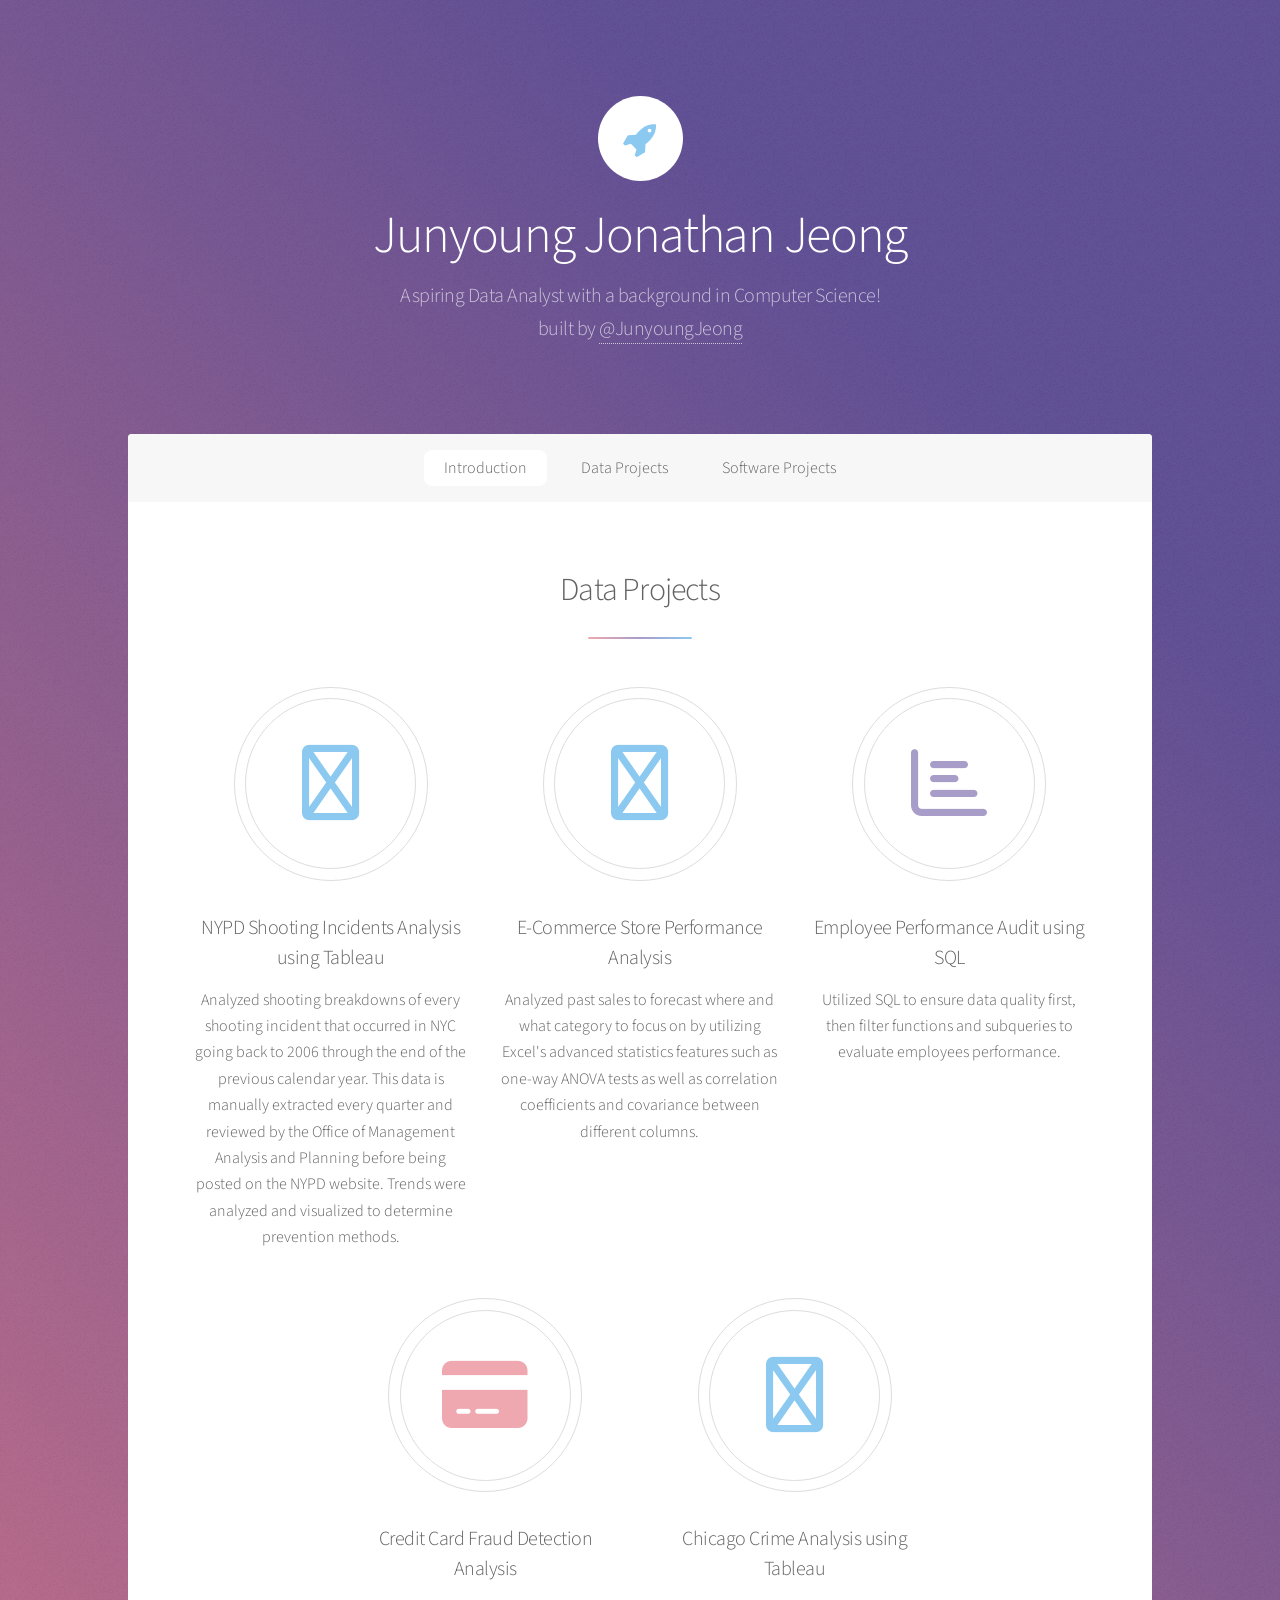
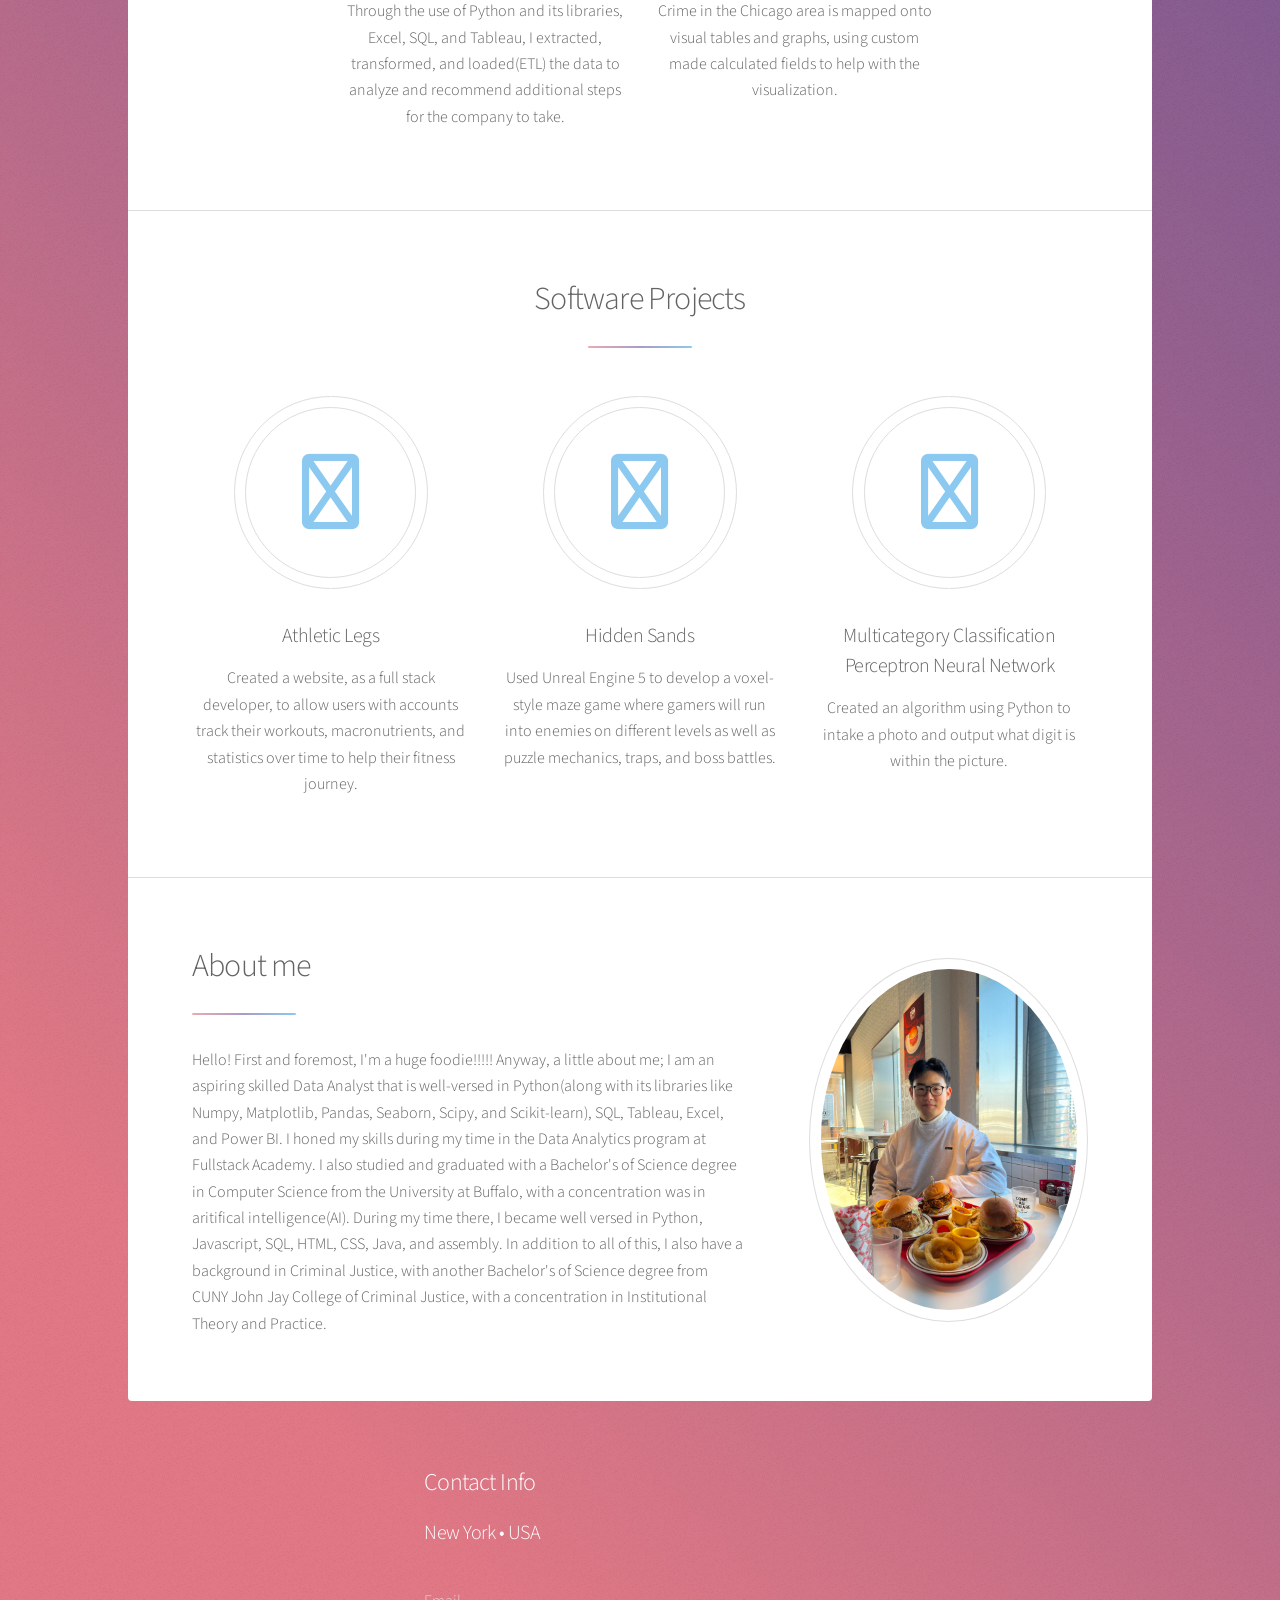
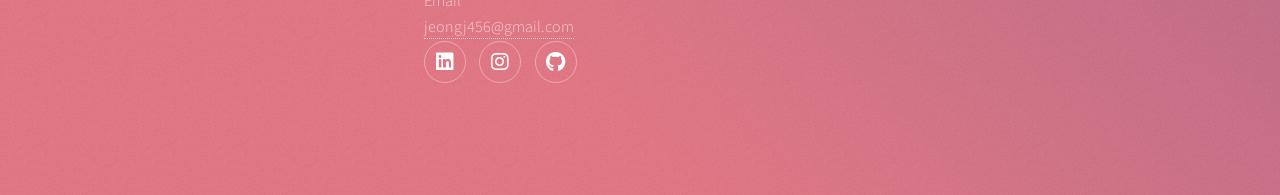
==== commit c775c27a: "Reformatting website" ====
--- a/index.html
+++ b/index.html
@@ -35,27 +35,6 @@
 				<!-- Main -->
 					<div id="main">
 
-						<!-- Introduction -->
-							<section id="intro" class="main">
-								<div class="spotlight">
-									<div class="content">
-										<header class="major">
-											<h2>About me</h2>
-										</header>
-										<p>Hello! First and foremost, I'm a huge foodie!!!!! Anyway, a little about me; I am
-										an aspiring skilled Data Analyst that is well-versed in Python(along with its libraries
-										like Numpy, Matplotlib, Pandas, Seaborn, Scipy, and Scikit-learn), SQL, Tableau, Excel,
-										and Power BI. I honed my skills during my time in the Data Analytics program at Fullstack Academy.
-										I also studied and graduated with a Bachelor's of Science degree in Computer Science from the University at Buffalo, with a 
-										concentration was in aritifical intelligence(AI). During my time there, I became well versed
-										in Python, Javascript, SQL, HTML, CSS, Java, and assembly. In addition to all of this, I also have a background 
-										in Criminal Justice, with another Bachelor's of Science degree from CUNY John Jay College of 
-										Criminal Justice, with a concentration in Institutional Theory and Practice.</p>
-									</div>
-									<span class="image"><img src="images/headshot.jpeg" alt="" /></span>
-								</div>
-							</section>
-
 						<!-- First Section -->
 							<section id="first" class="main special">
 								<header class="major">
@@ -63,9 +42,9 @@
 								</header>
 								<ul class="features">
 									<li>
-										<i href="https://public.tableau.com/app/profile/jonathan.jeong/viz/NYPD_Shootings_17483130179540/Dashboard?publish=yes" target="_blank"class="icon major style5 fa-gun">
+										<a href="https://public.tableau.com/app/profile/jonathan.jeong/viz/NYPD_Shootings_17483130179540/Dashboard?publish=yes" target="_blank"class="icon major style5 fa-gun">
 											<span class="label"></span>
-										</i>
+										</a>
 										<h3>NYPD Shooting Incidents Analysis using Tableau</h3>
 										<p>
 											Analyzed shooting breakdowns of every shooting incident that occurred in NYC going back to 2006 through the end of the previous calendar year. 
@@ -149,17 +128,34 @@
 								</ul>
 							</section>
 
+							<!-- Introduction -->
+							<section id="intro" class="main">
+								<div class="spotlight">
+									<div class="content">
+										<header class="major">
+											<h2>About me</h2>
+										</header>
+										<p>Hello! First and foremost, I'm a huge foodie!!!!! Anyway, a little about me; I am
+										an aspiring skilled Data Analyst that is well-versed in Python(along with its libraries
+										like Numpy, Matplotlib, Pandas, Seaborn, Scipy, and Scikit-learn), SQL, Tableau, Excel,
+										and Power BI. I honed my skills during my time in the Data Analytics program at Fullstack Academy.
+										I also studied and graduated with a Bachelor's of Science degree in Computer Science from the University at Buffalo, with a 
+										concentration was in aritifical intelligence(AI). During my time there, I became well versed
+										in Python, Javascript, SQL, HTML, CSS, Java, and assembly. In addition to all of this, I also have a background 
+										in Criminal Justice, with another Bachelor's of Science degree from CUNY John Jay College of 
+										Criminal Justice, with a concentration in Institutional Theory and Practice.</p>
+									</div>
+									<span class="image"><img src="images/headshot.jpeg" alt="" /></span>
+								</div>
+							</section>
+
 					</div>
 
 				<!-- Footer -->
 					<footer id="footer">
 						<section>
 							<h2>Contact Info</h2>
-							<dl class="alt">
-								<dt>Address</dt>
-								<dd>Monroe, NY &bull; USA</dd>
-								<dt>Phone</dt>
-								<dd>(845) 662-3237</dd>
+							<h3><dl class="alt">New York &bull; USA</dd></h3>
 								<dt>Email</dt>
 								<dd><a href="mailto:jeongj456@gmail.com?subject=Job opportunity&body=Hi Jonathan! I came across your resume and digital portfolio and am interested in having you on our team.">jeongj456@gmail.com</a></dd>
 							</dl>
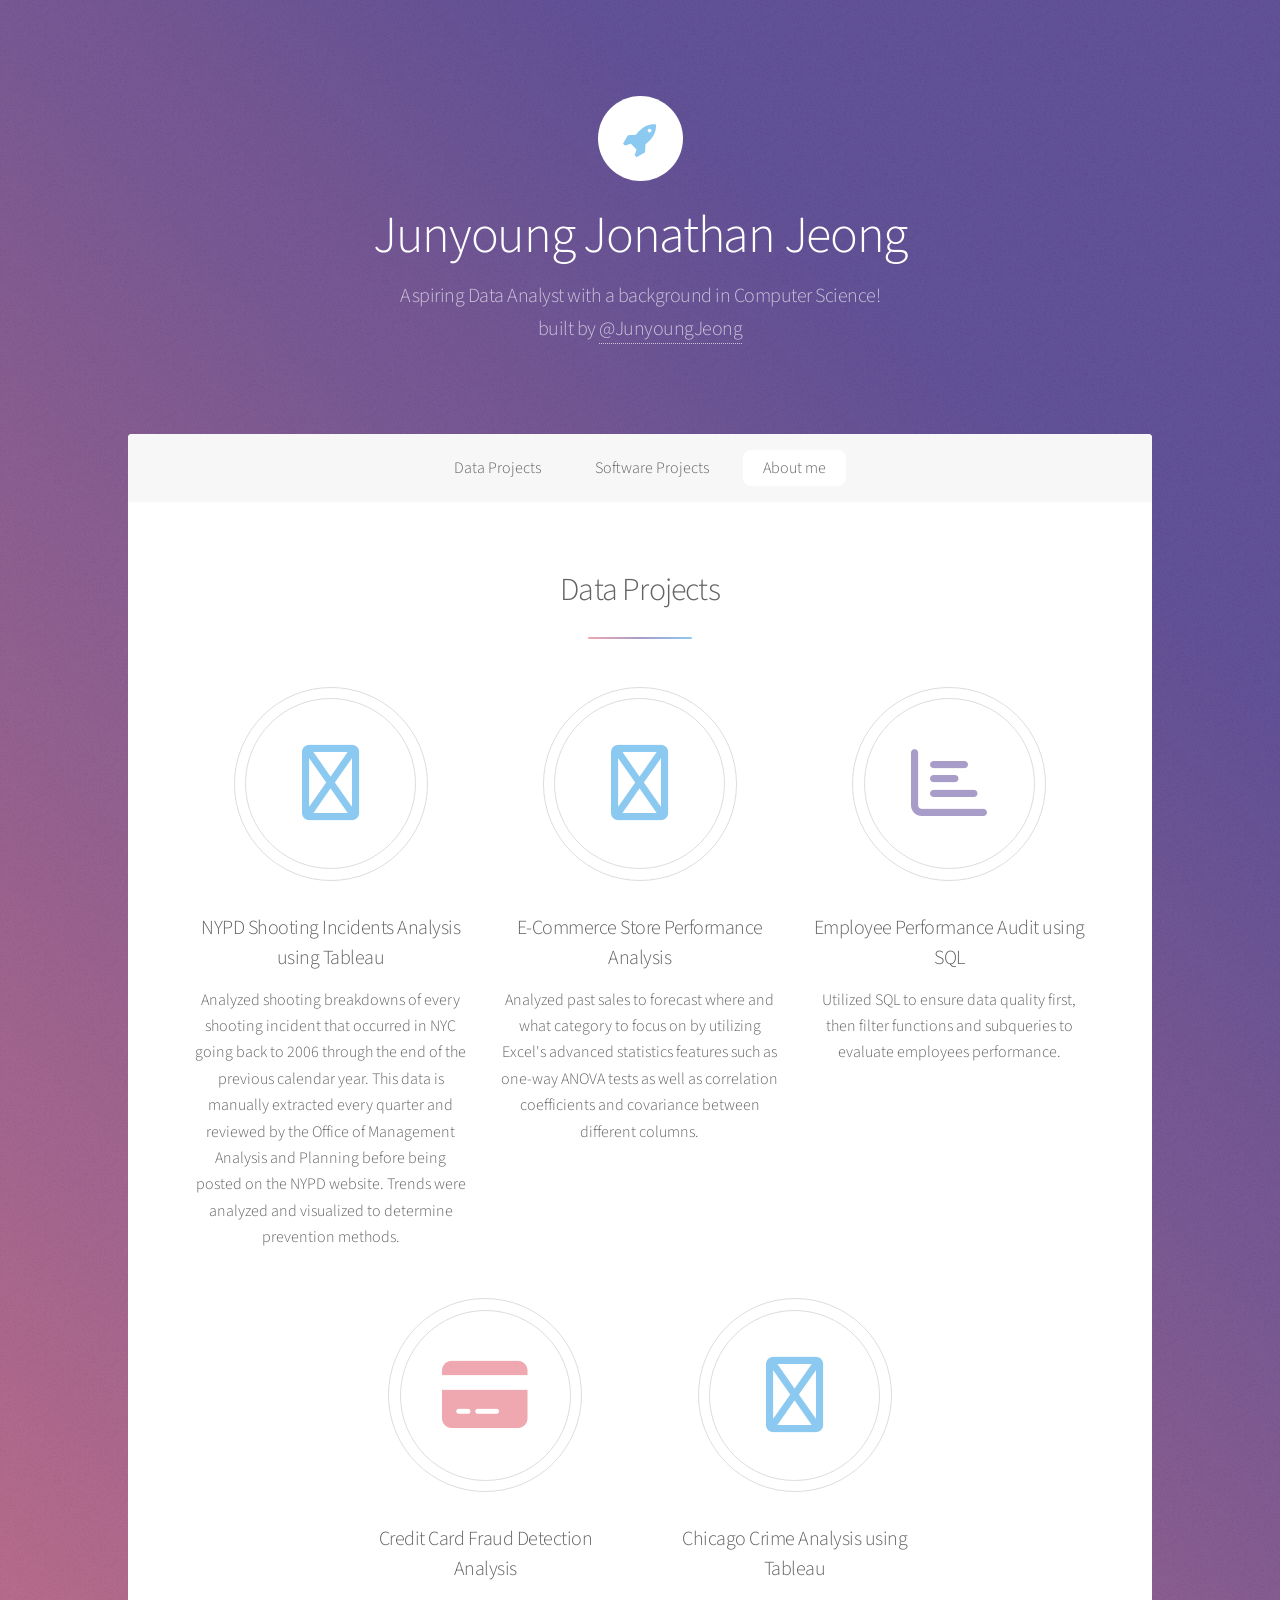
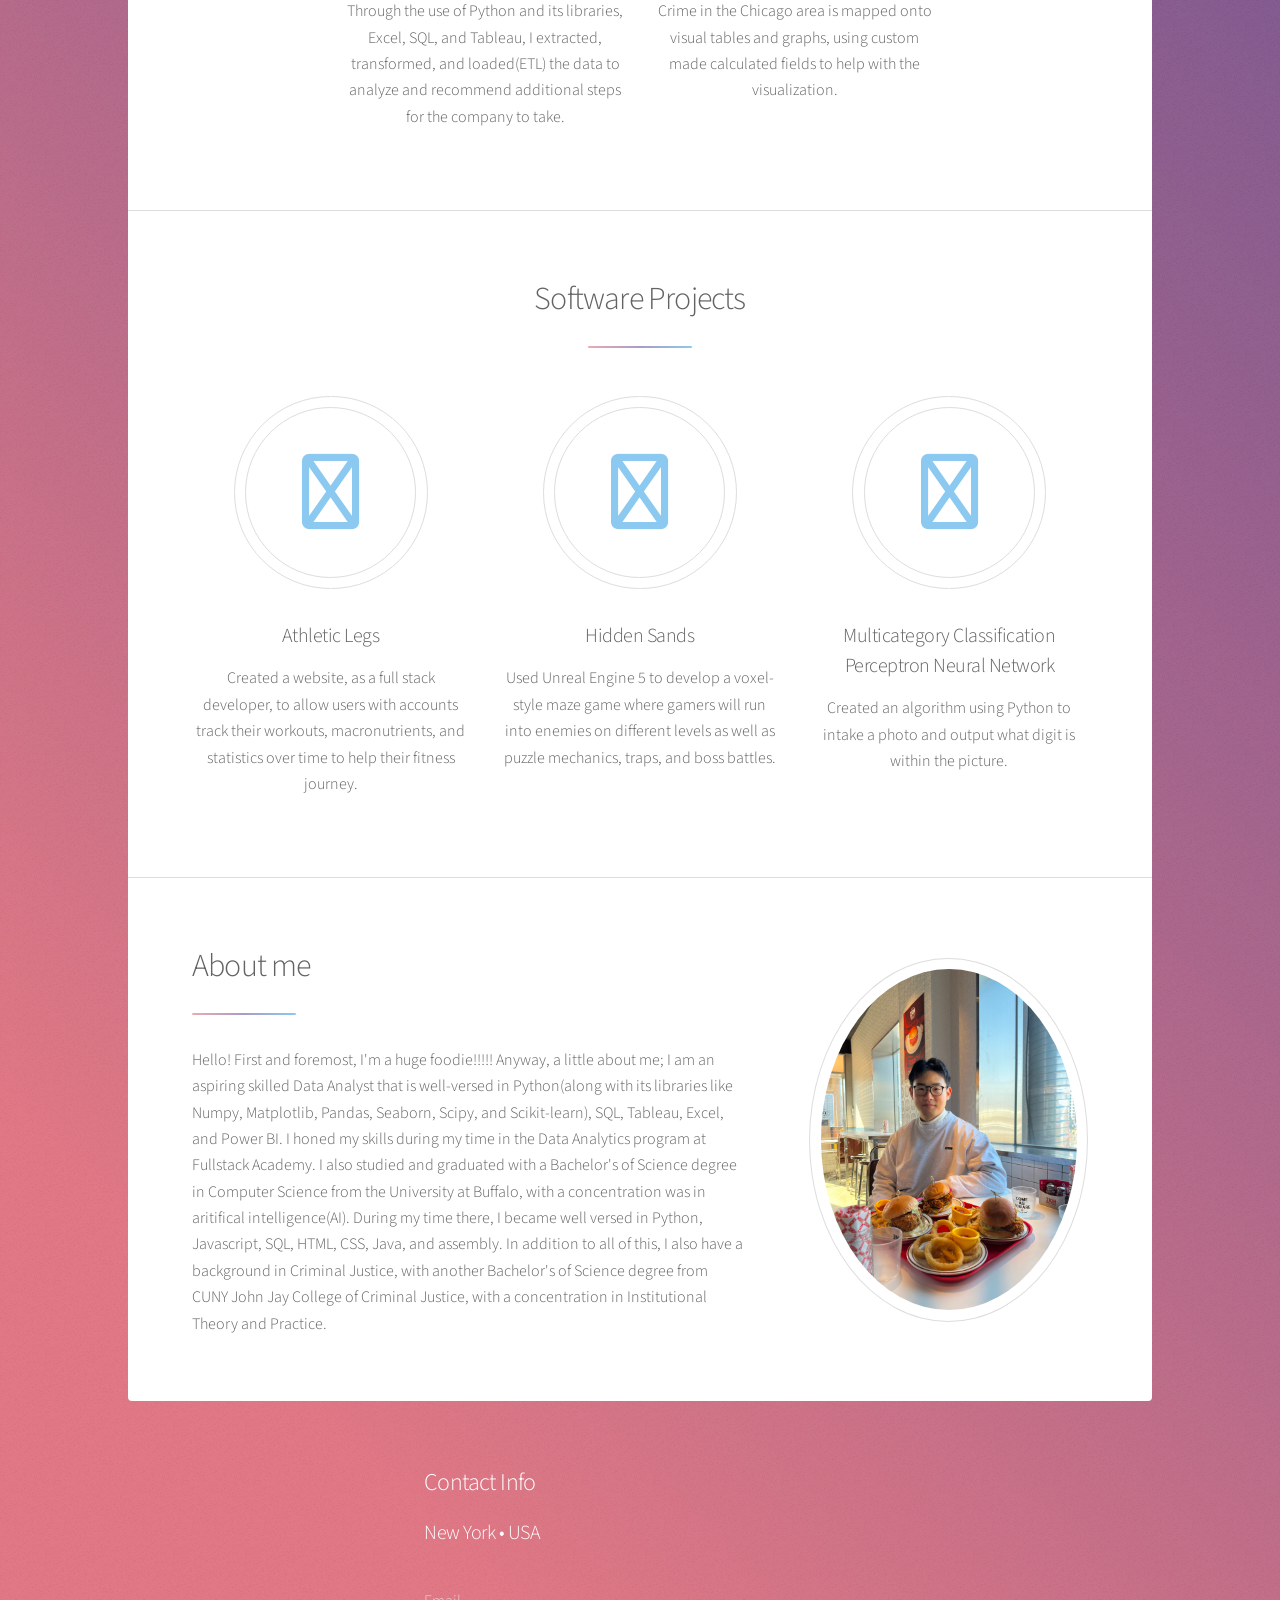
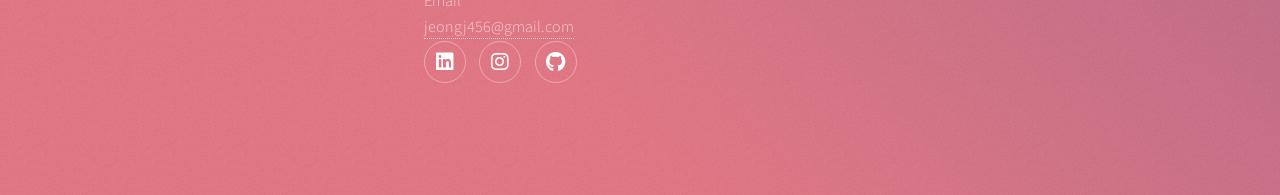
==== commit 0279b0e4: "renaming introduction" ====
--- a/index.html
+++ b/index.html
@@ -26,9 +26,9 @@
 				<!-- Nav -->
 					<nav id="nav">
 						<ul>
-							<li><a href="#intro" class="active">Introduction</a></li>
 							<li><a href="#first">Data Projects</a></li>
 							<li><a href="#second">Software Projects</a></li>
+							<li><a href="#intro" class="active">About me</a></li>
 						</ul>
 					</nav>
 
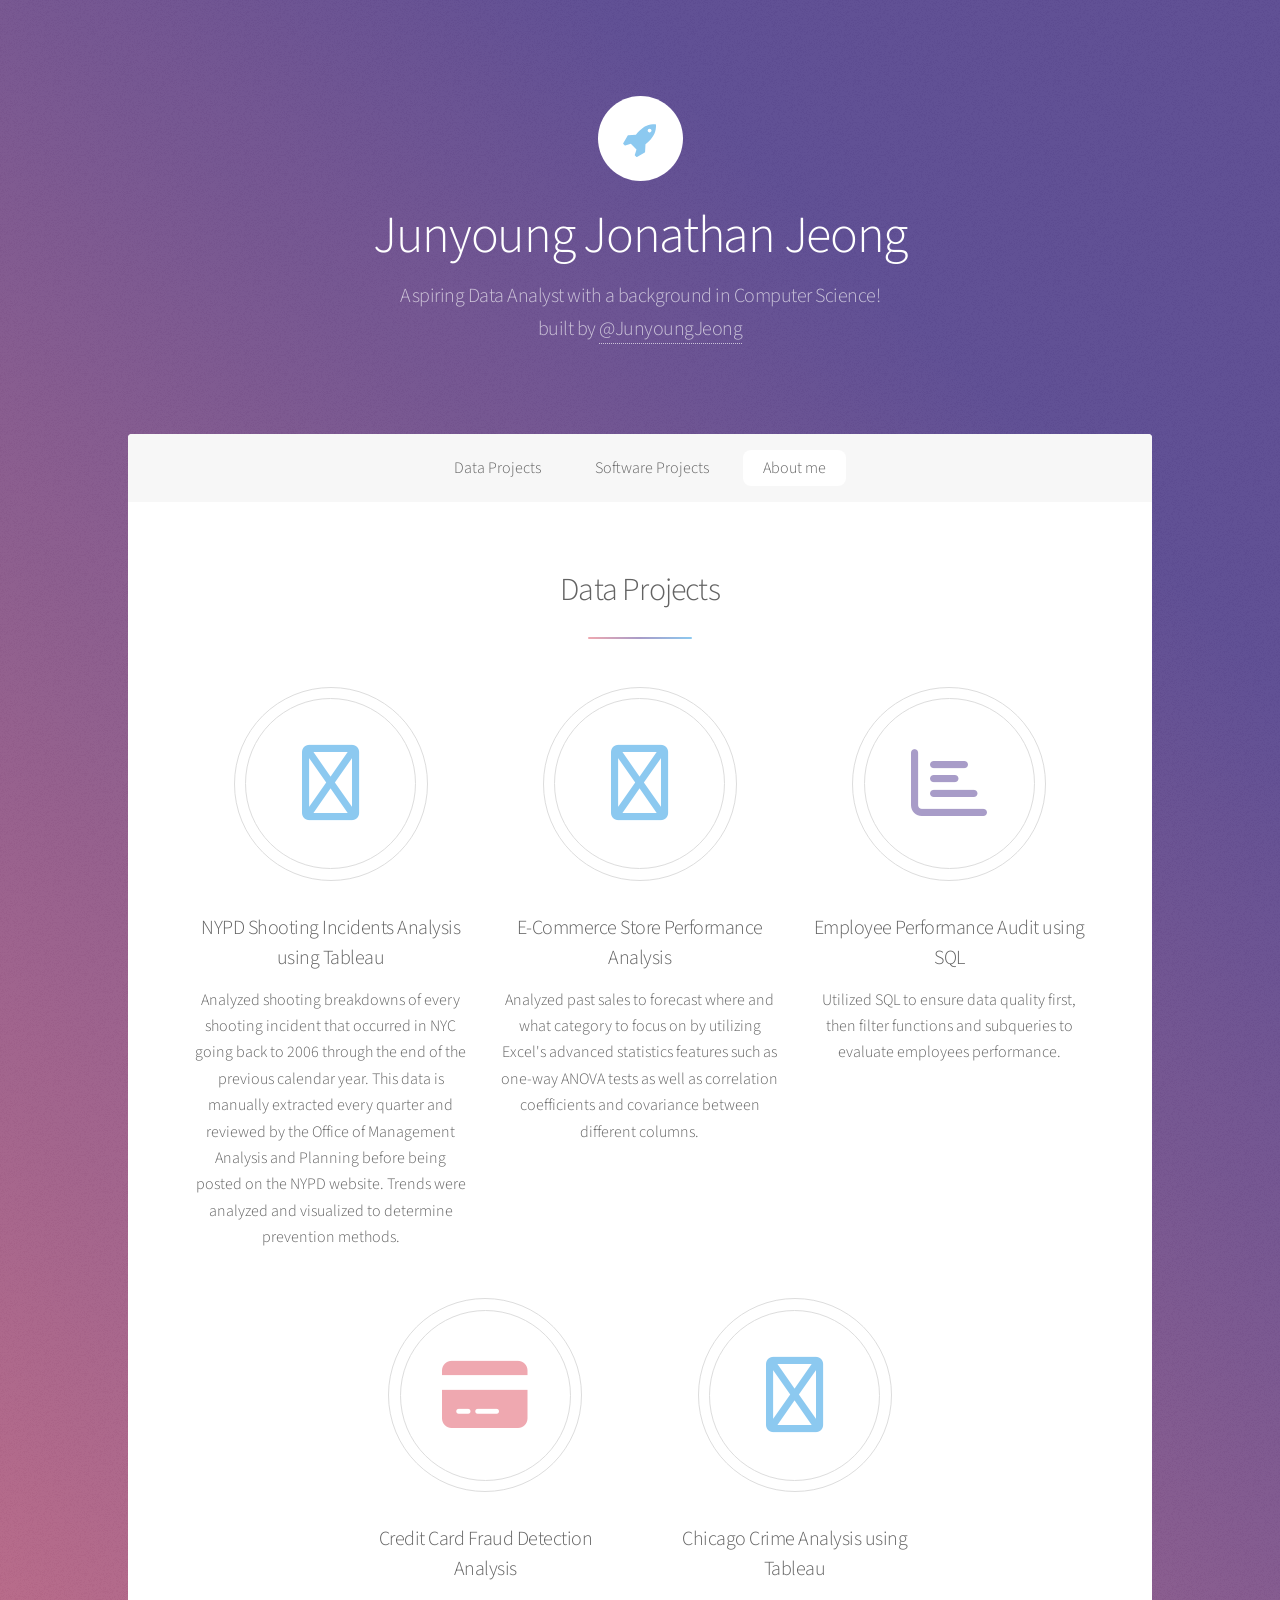
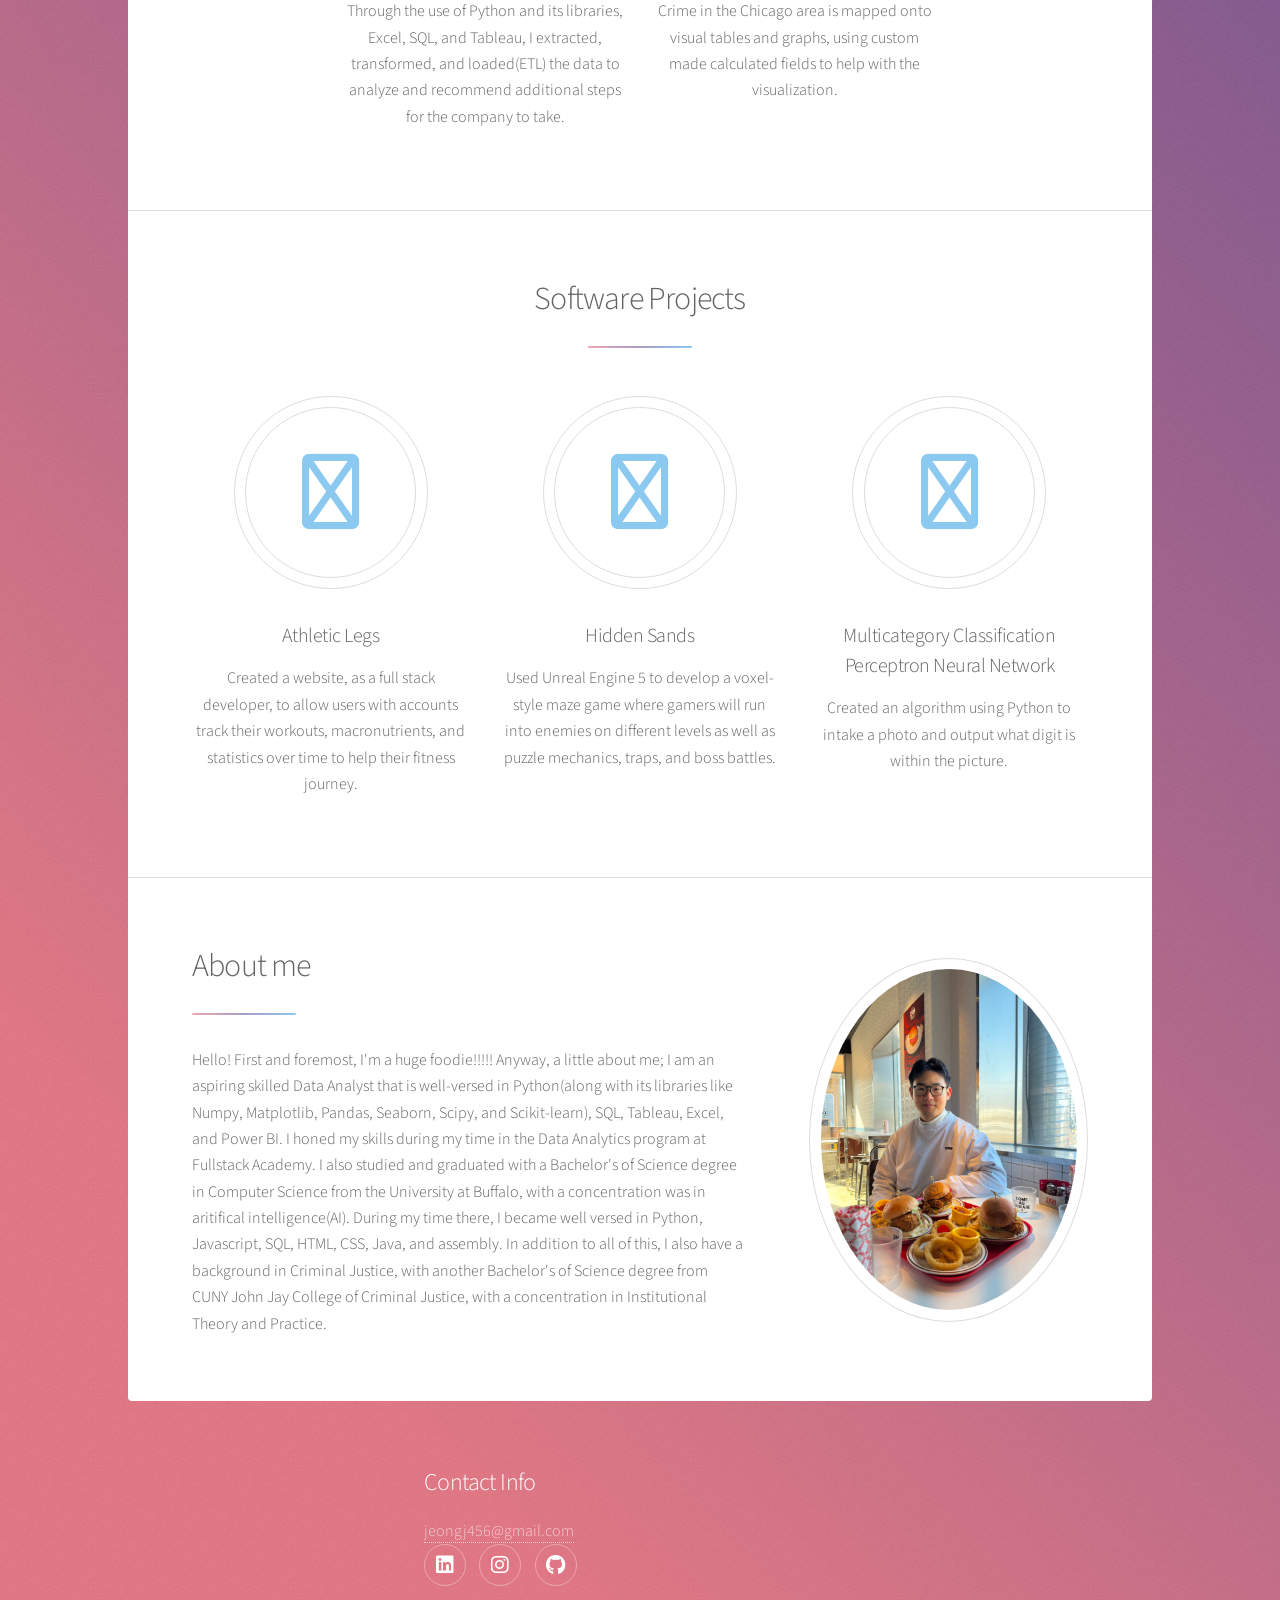
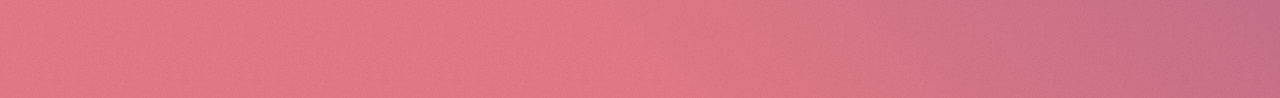
==== commit 4b4ece46: "Reposition email" ====
--- a/index.html
+++ b/index.html
@@ -155,10 +155,7 @@
 					<footer id="footer">
 						<section>
 							<h2>Contact Info</h2>
-							<h3><dl class="alt">New York &bull; USA</dd></h3>
-								<dt>Email</dt>
-								<dd><a href="mailto:jeongj456@gmail.com?subject=Job opportunity&body=Hi Jonathan! I came across your resume and digital portfolio and am interested in having you on our team.">jeongj456@gmail.com</a></dd>
-							</dl>
+							<dd><a href="mailto:jeongj456@gmail.com?subject=Job opportunity&body=Hi Jonathan! I came across your resume and digital portfolio and am interested in having you on our team.">jeongj456@gmail.com</a></dd>
 							<ul class="icons">
 								<li><a href="https://www.linkedin.com/in/junyoung-jeong/" target="_blank" class="icon brands fa-linkedin alt"><span class="label">LinkedIn</span></a></li>
 								<li><a href="https://www.instagram.com/jonj_45/" target="_blank" class="icon brands fa-instagram alt"><span class="label">Instagram</span></a></li>
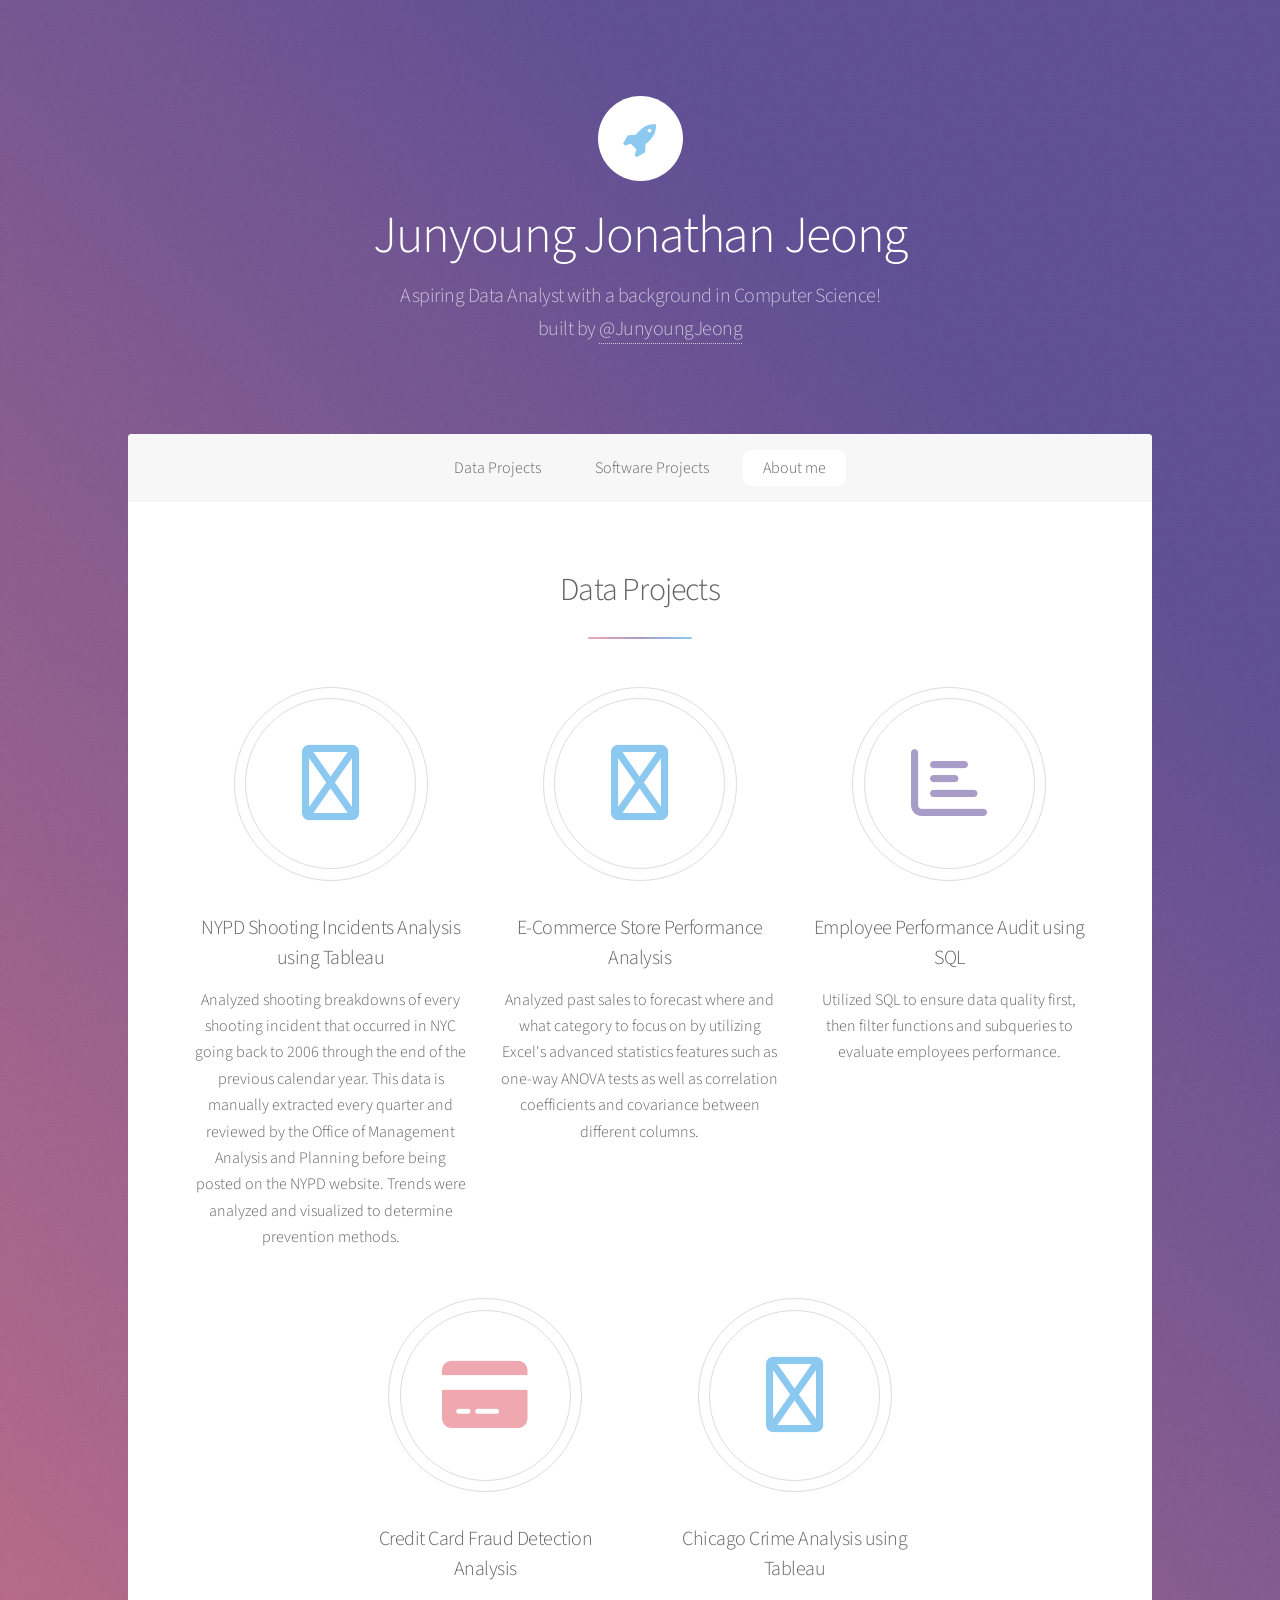
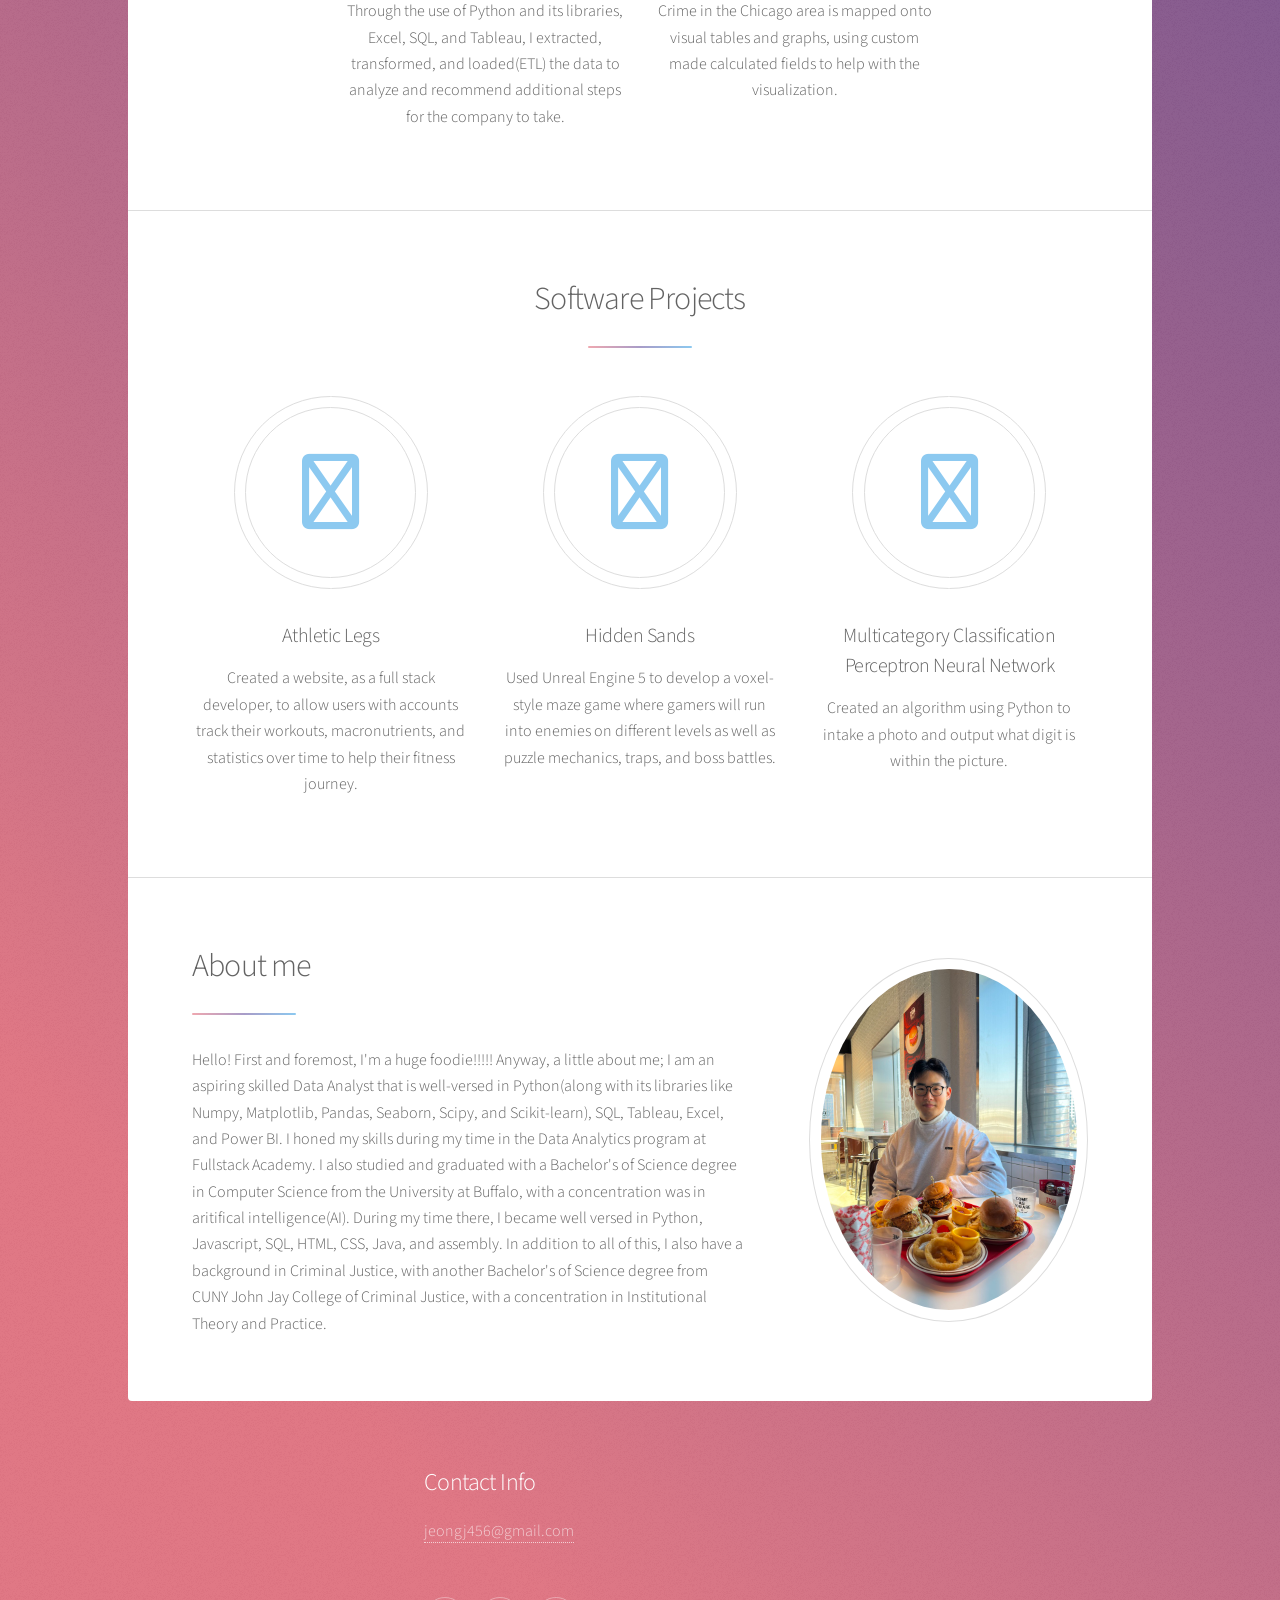
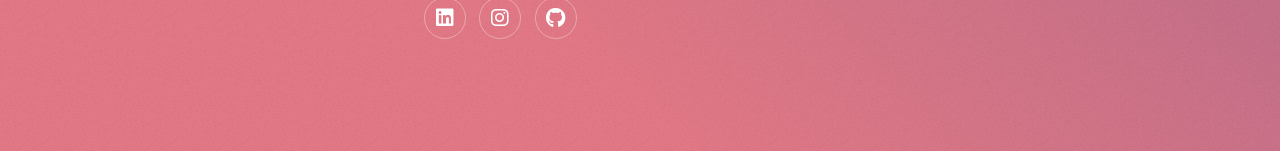
==== commit 1aa302ee: "adding space between email and icons" ====
--- a/index.html
+++ b/index.html
@@ -156,6 +156,8 @@
 						<section>
 							<h2>Contact Info</h2>
 							<dd><a href="mailto:jeongj456@gmail.com?subject=Job opportunity&body=Hi Jonathan! I came across your resume and digital portfolio and am interested in having you on our team.">jeongj456@gmail.com</a></dd>
+							<br />
+							<br />
 							<ul class="icons">
 								<li><a href="https://www.linkedin.com/in/junyoung-jeong/" target="_blank" class="icon brands fa-linkedin alt"><span class="label">LinkedIn</span></a></li>
 								<li><a href="https://www.instagram.com/jonj_45/" target="_blank" class="icon brands fa-instagram alt"><span class="label">Instagram</span></a></li>
